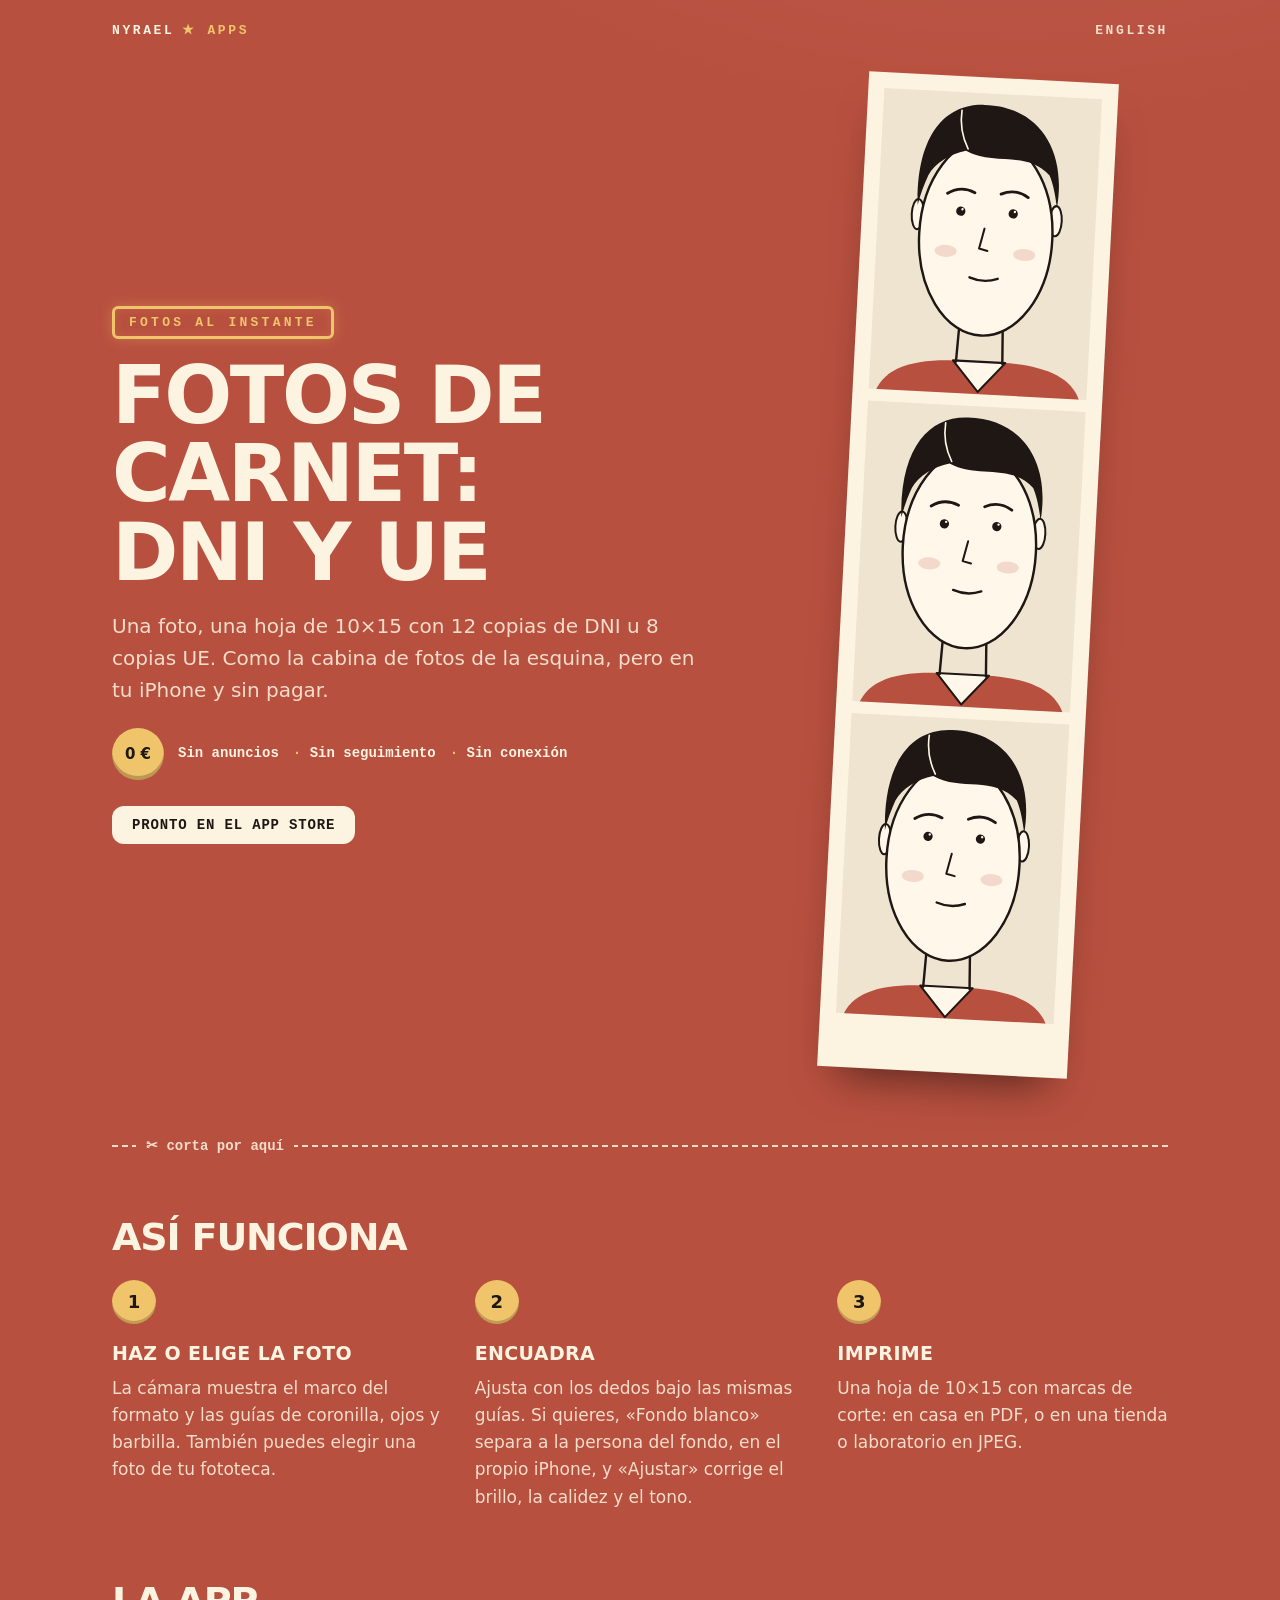
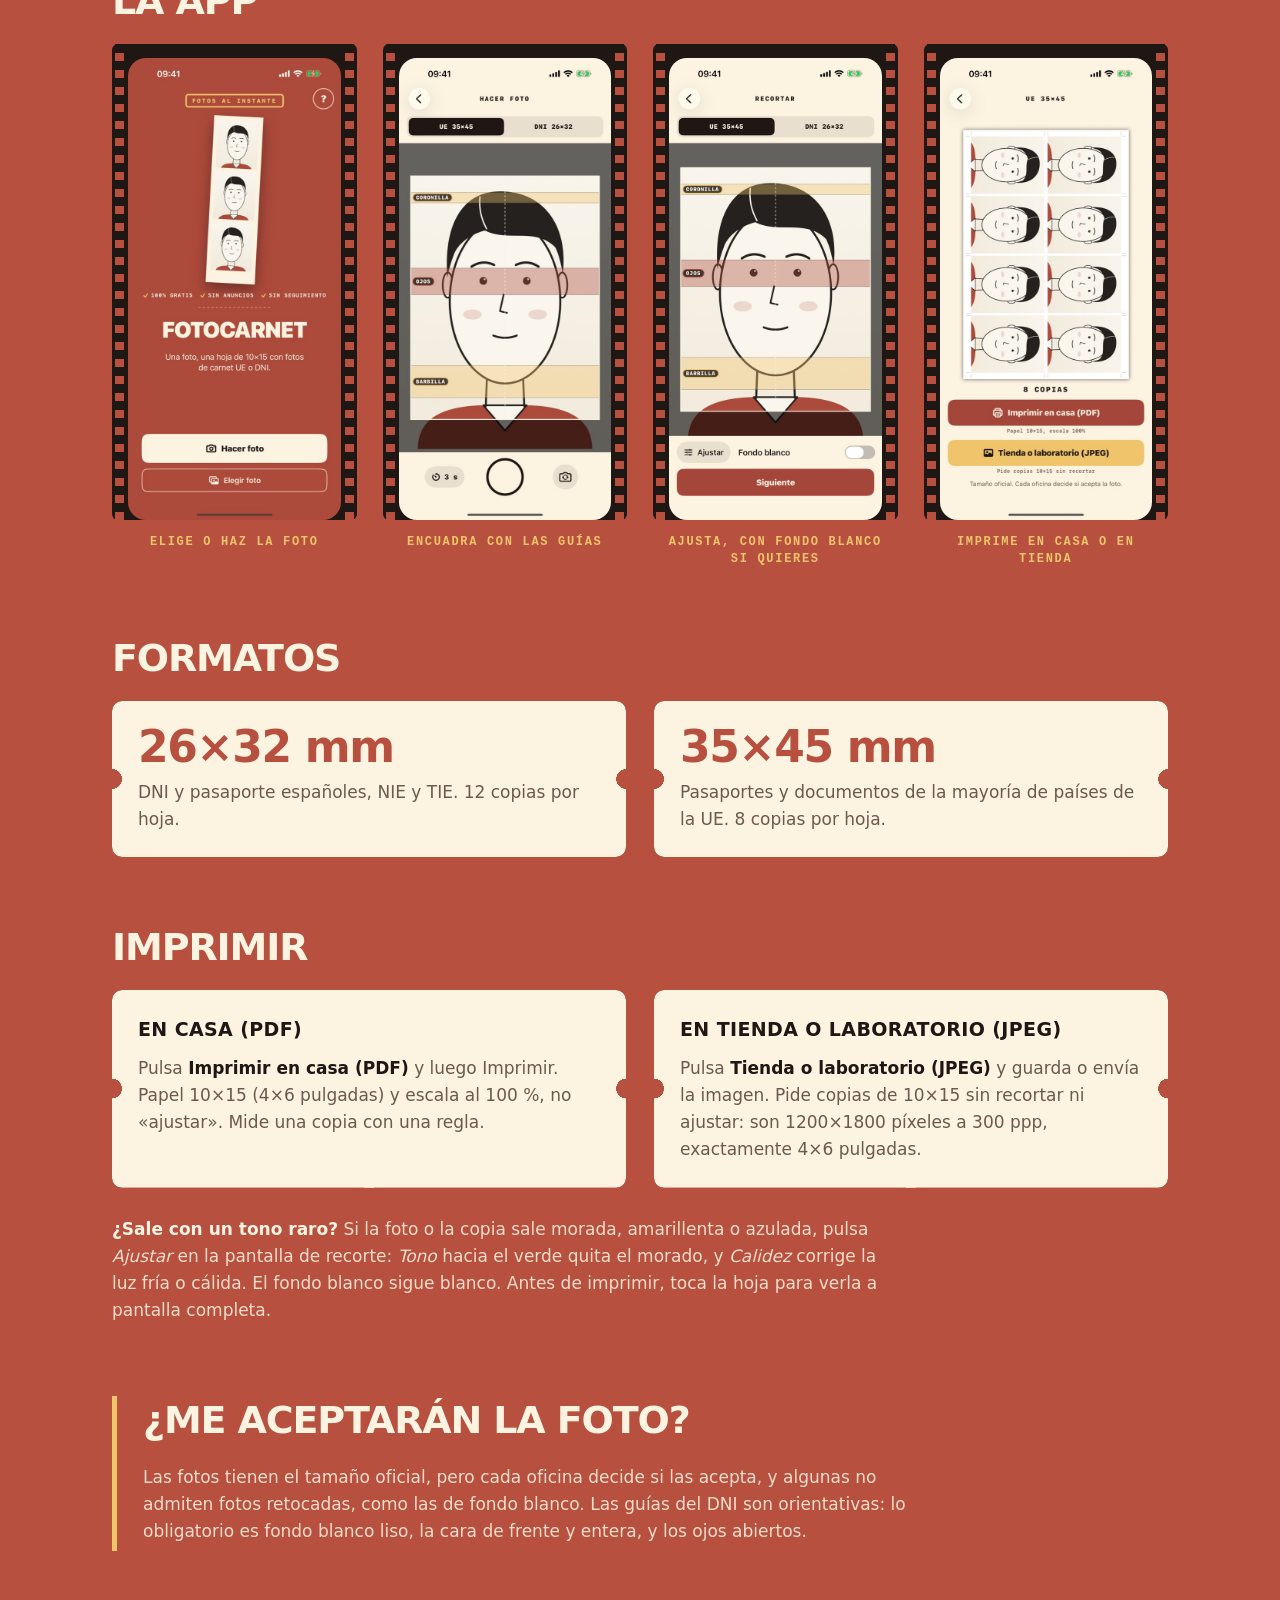
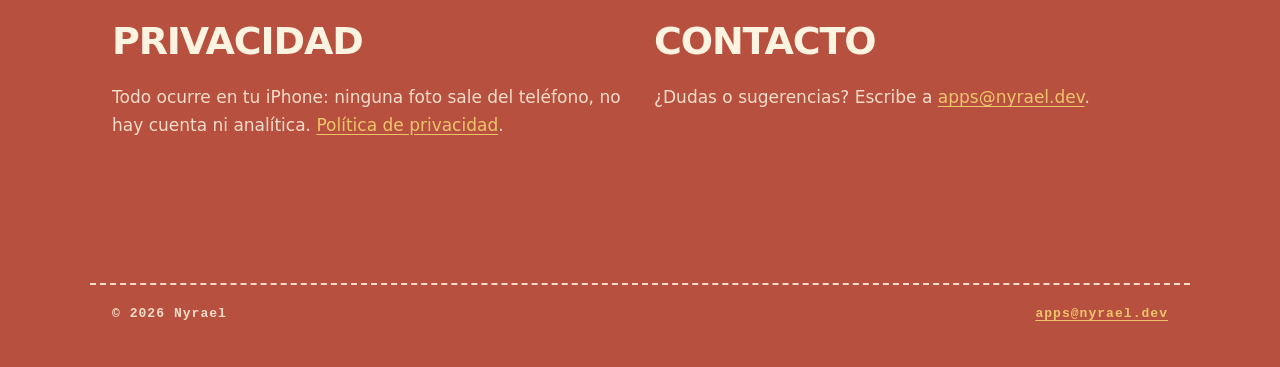
==== fotocarnet/index.html @ a1374451 "feat(fotocarnet): Ajustar and the full-screen sheet, and the new crop screenshot A printing tip for " ====
<!doctype html>
<html lang="es">
<head>
  <meta charset="utf-8">
  <meta name="viewport" content="width=device-width, initial-scale=1">
  <meta name="color-scheme" content="light dark">
  <title>Fotos de carnet: DNI y UE — gratis, sin anuncios, en tu iPhone</title>
  <meta name="description" content="Fotos de carnet al tamaño oficial para el DNI y el pasaporte españoles y el formato UE de 35×45 mm, desde una sola foto. Gratis, sin anuncios ni seguimiento.">
  <link rel="canonical" href="https://apps.nyrael.dev/fotocarnet/">
  <link rel="alternate" hreflang="es" href="https://apps.nyrael.dev/fotocarnet/">
  <link rel="alternate" hreflang="en" href="https://apps.nyrael.dev/en/fotocarnet/">
  <link rel="alternate" hreflang="x-default" href="https://apps.nyrael.dev/fotocarnet/">
  <link rel="icon" href="/favicon.svg" type="image/svg+xml">
  <link rel="stylesheet" href="/style.css">
</head>
<body>
<header class="top">
  <a class="brand" href="/">Nyrael<span>apps</span></a>
  <a class="lang" href="/en/fotocarnet/" hreflang="en" lang="en">English</a>
</header>
<main>
<section class="hero">
  <div class="hero-text">
    <p class="eyebrow">Fotos al instante</p>
    <h1>Fotos de carnet: DNI y UE</h1>
    <p class="lead">Una foto, una hoja de 10×15 con 12 copias de DNI u 8 copias UE. Como la cabina de fotos de la esquina, pero en tu iPhone y sin pagar.</p>
    <div class="price"><span class="coin">0&nbsp;€</span><ul class="promises"><li>Sin anuncios</li><li>Sin seguimiento</li><li>Sin conexión</li></ul></div>
    <p class="soon">Pronto en el App Store</p>
  </div>
  <div class="strip" role="img" aria-label="Dibujo de una cara con las guías de coronilla, ojos y barbilla"><svg class="face" viewBox="-540 -690 1080 1490" aria-hidden="true">
  <rect class="band band-warm" x="-540" y="-640" width="1080" height="70"/>
  <rect class="band band-cool" x="-540" y="-170" width="1080" height="170"/>
  <rect class="band band-warm" x="-540" y="420" width="1080" height="200"/>
  <path class="accent" d="M-520 900C-520 720-380 650-150 640L150 640C380 650 520 720 520 900Z"/>
  <path class="paper ink-line" stroke-width="10" d="M-130 640L0 790L130 640Z"/>
  <path class="ink-line" stroke-width="12" d="M-105 400L-115 645M105 400L115 645"/>
  <ellipse class="paper ink-line" stroke-width="10" cx="-342" cy="-75" rx="30" ry="75"/>
  <ellipse class="paper ink-line" stroke-width="10" cx="342" cy="-75" rx="30" ry="75"/>
  <ellipse class="paper ink-line" stroke-width="12" cx="0" cy="20" rx="330" ry="490"/>
  <path class="ink" d="M-345-120C-370-470-230-630-40-632C220-640 380-440 345-140C335-200 320-260 300-300C180-420 20-330-120-400C-200-380-270-330-300-270C-320-220-335-170-345-120Z"/>
  <path class="paper-line" stroke-width="8" d="M-150-600Q-160-500-110-410"/>
  <path class="ink-line" stroke-width="14" d="M-200-185Q-135-228-65-195M200-185Q135-228 65-195"/>
  <circle class="ink" cx="-130" cy="-100" r="23"/><circle class="paper" cx="-122" cy="-110" r="6"/>
  <circle class="ink" cx="130" cy="-100" r="23"/><circle class="paper" cx="138" cy="-110" r="6"/>
  <path class="ink-line" stroke-width="10" d="M-8-20L-30 80L12 90"/>
  <path class="ink-line" stroke-width="12" d="M-70 225Q0 252 70 225"/>
  <ellipse class="blush" cx="-195" cy="100" rx="55" ry="30"/><ellipse class="blush" cx="195" cy="100" rx="55" ry="30"/>
</svg><svg class="face" viewBox="-540 -690 1080 1490" aria-hidden="true">
  <rect class="band band-warm" x="-540" y="-640" width="1080" height="70"/>
  <rect class="band band-cool" x="-540" y="-170" width="1080" height="170"/>
  <rect class="band band-warm" x="-540" y="420" width="1080" height="200"/>
  <path class="accent" d="M-520 900C-520 720-380 650-150 640L150 640C380 650 520 720 520 900Z"/>
  <path class="paper ink-line" stroke-width="10" d="M-130 640L0 790L130 640Z"/>
  <path class="ink-line" stroke-width="12" d="M-105 400L-115 645M105 400L115 645"/>
  <ellipse class="paper ink-line" stroke-width="10" cx="-342" cy="-75" rx="30" ry="75"/>
  <ellipse class="paper ink-line" stroke-width="10" cx="342" cy="-75" rx="30" ry="75"/>
  <ellipse class="paper ink-line" stroke-width="12" cx="0" cy="20" rx="330" ry="490"/>
  <path class="ink" d="M-345-120C-370-470-230-630-40-632C220-640 380-440 345-140C335-200 320-260 300-300C180-420 20-330-120-400C-200-380-270-330-300-270C-320-220-335-170-345-120Z"/>
  <path class="paper-line" stroke-width="8" d="M-150-600Q-160-500-110-410"/>
  <path class="ink-line" stroke-width="14" d="M-200-185Q-135-228-65-195M200-185Q135-228 65-195"/>
  <circle class="ink" cx="-130" cy="-100" r="23"/><circle class="paper" cx="-122" cy="-110" r="6"/>
  <circle class="ink" cx="130" cy="-100" r="23"/><circle class="paper" cx="138" cy="-110" r="6"/>
  <path class="ink-line" stroke-width="10" d="M-8-20L-30 80L12 90"/>
  <path class="ink-line" stroke-width="12" d="M-70 225Q0 252 70 225"/>
  <ellipse class="blush" cx="-195" cy="100" rx="55" ry="30"/><ellipse class="blush" cx="195" cy="100" rx="55" ry="30"/>
</svg><svg class="face" viewBox="-540 -690 1080 1490" aria-hidden="true">
  <rect class="band band-warm" x="-540" y="-640" width="1080" height="70"/>
  <rect class="band band-cool" x="-540" y="-170" width="1080" height="170"/>
  <rect class="band band-warm" x="-540" y="420" width="1080" height="200"/>
  <path class="accent" d="M-520 900C-520 720-380 650-150 640L150 640C380 650 520 720 520 900Z"/>
  <path class="paper ink-line" stroke-width="10" d="M-130 640L0 790L130 640Z"/>
  <path class="ink-line" stroke-width="12" d="M-105 400L-115 645M105 400L115 645"/>
  <ellipse class="paper ink-line" stroke-width="10" cx="-342" cy="-75" rx="30" ry="75"/>
  <ellipse class="paper ink-line" stroke-width="10" cx="342" cy="-75" rx="30" ry="75"/>
  <ellipse class="paper ink-line" stroke-width="12" cx="0" cy="20" rx="330" ry="490"/>
  <path class="ink" d="M-345-120C-370-470-230-630-40-632C220-640 380-440 345-140C335-200 320-260 300-300C180-420 20-330-120-400C-200-380-270-330-300-270C-320-220-335-170-345-120Z"/>
  <path class="paper-line" stroke-width="8" d="M-150-600Q-160-500-110-410"/>
  <path class="ink-line" stroke-width="14" d="M-200-185Q-135-228-65-195M200-185Q135-228 65-195"/>
  <circle class="ink" cx="-130" cy="-100" r="23"/><circle class="paper" cx="-122" cy="-110" r="6"/>
  <circle class="ink" cx="130" cy="-100" r="23"/><circle class="paper" cx="138" cy="-110" r="6"/>
  <path class="ink-line" stroke-width="10" d="M-8-20L-30 80L12 90"/>
  <path class="ink-line" stroke-width="12" d="M-70 225Q0 252 70 225"/>
  <ellipse class="blush" cx="-195" cy="100" rx="55" ry="30"/><ellipse class="blush" cx="195" cy="100" rx="55" ry="30"/>
</svg></div>
</section>
<div class="cutline" aria-hidden="true"><span>✂ corta por aquí</span></div>
<section>
  <h2>Así funciona</h2>
  <ol class="steps"><li class="step"><span class="num">1</span><h3>Haz o elige la foto</h3><p>La cámara muestra el marco del formato y las guías de coronilla, ojos y barbilla. También puedes elegir una foto de tu fototeca.</p></li><li class="step"><span class="num">2</span><h3>Encuadra</h3><p>Ajusta con los dedos bajo las mismas guías. Si quieres, «Fondo blanco» separa a la persona del fondo, en el propio iPhone, y «Ajustar» corrige el brillo, la calidez y el tono.</p></li><li class="step"><span class="num">3</span><h3>Imprime</h3><p>Una hoja de 10×15 con marcas de corte: en casa en PDF, o en una tienda o laboratorio en JPEG.</p></li></ol>
</section>
<section>
  <h2>La app</h2>
  <div class="shots"><figure class="shot"><div class="film"><img src="/fotocarnet/img/es/1-inicio.jpg" width="600" height="1304" loading="lazy" alt="Elige o haz la foto"></div><figcaption>Elige o haz la foto</figcaption></figure><figure class="shot"><div class="film"><img src="/fotocarnet/img/es/2-camara.jpg" width="600" height="1304" loading="lazy" alt="Encuadra con las guías"></div><figcaption>Encuadra con las guías</figcaption></figure><figure class="shot"><div class="film"><img src="/fotocarnet/img/es/3-recortar.jpg" width="600" height="1304" loading="lazy" alt="Ajusta, con fondo blanco si quieres"></div><figcaption>Ajusta, con fondo blanco si quieres</figcaption></figure><figure class="shot"><div class="film"><img src="/fotocarnet/img/es/4-hoja.jpg" width="600" height="1304" loading="lazy" alt="Imprime en casa o en tienda"></div><figcaption>Imprime en casa o en tienda</figcaption></figure></div>
</section>
<section>
  <h2>Formatos</h2>
  <div class="formats"><div class="format cut"><p class="size">26×32 mm</p><p>DNI y pasaporte españoles, NIE y TIE. 12 copias por hoja.</p></div><div class="format cut"><p class="size">35×45 mm</p><p>Pasaportes y documentos de la mayoría de países de la UE. 8 copias por hoja.</p></div></div>
</section>
<section>
  <h2>Imprimir</h2>
  <div class="cards">
    <div class="card cut"><h3>En casa (PDF)</h3><p>Pulsa <em>Imprimir en casa (PDF)</em> y luego Imprimir. Papel 10×15 (4×6 pulgadas) y escala al 100&nbsp;%, no «ajustar». Mide una copia con una regla.</p></div>
    <div class="card cut"><h3>En tienda o laboratorio (JPEG)</h3><p>Pulsa <em>Tienda o laboratorio (JPEG)</em> y guarda o envía la imagen. Pide copias de 10×15 sin recortar ni ajustar: son 1200×1800 píxeles a 300&nbsp;ppp, exactamente 4×6 pulgadas.</p></div>
  </div>
  <p class="tip"><strong>¿Sale con un tono raro?</strong> Si la foto o la copia sale morada, amarillenta o azulada, pulsa <em>Ajustar</em> en la pantalla de recorte: <em>Tono</em> hacia el verde quita el morado, y <em>Calidez</em> corrige la luz fría o cálida. El fondo blanco sigue blanco. Antes de imprimir, toca la hoja para verla a pantalla completa.</p>
</section>
<section class="note">
  <h2>¿Me aceptarán la foto?</h2>
  <p>Las fotos tienen el tamaño oficial, pero cada oficina decide si las acepta, y algunas no admiten fotos retocadas, como las de fondo blanco. Las guías del DNI son orientativas: lo obligatorio es fondo blanco liso, la cara de frente y entera, y los ojos abiertos.</p>
</section>
<section class="pair">
  <div><h2>Privacidad</h2><p>Todo ocurre en tu iPhone: ninguna foto sale del teléfono, no hay cuenta ni analítica. <a href="/fotocarnet/privacy/">Política de privacidad</a>.</p></div>
  <div><h2>Contacto</h2><p>¿Dudas o sugerencias? Escribe a <a href="mailto:apps@nyrael.dev">apps@nyrael.dev</a>.</p></div>
</section>
</main>
<footer class="foot">
  <span>© 2026 Nyrael</span>
  <a href="mailto:apps@nyrael.dev">apps@nyrael.dev</a>
</footer>
</body>
</html>
---- style.css ----
/* Cabina: an old photo booth in terracotta-tile red, cream and gold. System fonts only, so
   the site loads nothing from anyone else. */
:root {
  --bg: #b8503f;
  --bg-deep: #a5463a;
  --cream: #fdf3e1;
  --cream-soft: rgba(253, 243, 225, 0.86);
  --ink: #1f1714;
  --gold: #f0c46a;
  --frame: #1f1714;
  --hole: #b8503f;
  --ticket: #fdf3e1;
  --ticket-ink: #1f1714;
  --ticket-muted: #6b5a50;
  --face-bg: #efe4cf;
  --mono: ui-monospace, "SF Mono", Menlo, monospace;
  --sans: -apple-system, BlinkMacSystemFont, "Segoe UI", system-ui, sans-serif;
}
@media (prefers-color-scheme: dark) {
  :root {
    --bg: #2a1714;
    --bg-deep: #22120f;
    --cream: #f6e8d2;
    --cream-soft: rgba(246, 232, 210, 0.8);
    --gold: #e9b453;
    --frame: #120b09;
    --hole: #2a1714;
    --ticket: #3a2420;
    --ticket-ink: #f6e8d2;
    --ticket-muted: #c9b39f;
    --face-bg: #e9dcc4;
  }
}

* { box-sizing: border-box; }
html { background: var(--bg); }
body {
  margin: 0;
  color: var(--cream);
  background: radial-gradient(1100px 700px at 80% -10%, rgba(255, 255, 255, 0.07), transparent 70%), var(--bg);
  font: 17px/1.6 var(--sans);
  -webkit-font-smoothing: antialiased;
}
a { color: var(--gold); text-underline-offset: 3px; }
a:hover { text-decoration-thickness: 2px; }
img { max-width: 100%; display: block; }
figure { margin: 0; }

.top, main, .foot { max-width: 1100px; margin: 0 auto; padding-left: 22px; padding-right: 22px; }
.top { display: flex; justify-content: space-between; align-items: center; padding-top: 24px; font: 700 13px/1 var(--mono); letter-spacing: 0.2em; text-transform: uppercase; }
.brand { color: var(--cream); text-decoration: none; }
.brand span { margin-left: 8px; color: var(--gold); }
.brand span::before { content: "★ "; }
.lang { color: var(--cream-soft); text-decoration: none; }

main { padding-bottom: 32px; }
main.narrow { max-width: 760px; padding-top: 28px; }
section { margin: 72px 0; }
h1, h2 { font-weight: 900; letter-spacing: -0.03em; line-height: 0.98; text-transform: uppercase; text-wrap: balance; }
h1 { font-size: clamp(42px, 6.6vw, 80px); margin: 18px 0 18px; }
h2 { font-size: clamp(28px, 3.4vw, 38px); margin: 0 0 24px; }
h3 { font-size: 19px; margin: 0 0 6px; }
.lead { font-size: 20px; color: var(--cream-soft); max-width: 31em; margin: 0 0 22px; }
.muted { color: var(--cream-soft); font-size: 15px; }

/* The booth's lit sign. */
.eyebrow {
  display: inline-block; margin: 0; border: 3px solid var(--gold); color: var(--gold); padding: 7px 14px;
  border-radius: 6px; font: 800 13px/1 var(--mono); letter-spacing: 0.25em; text-transform: uppercase;
  box-shadow: 0 0 14px rgba(240, 196, 106, 0.3), inset 0 0 10px rgba(240, 196, 106, 0.15);
}

.hero { display: grid; grid-template-columns: 1.2fr 0.8fr; gap: 56px; align-items: center; margin-top: 40px; }
.price { display: flex; align-items: center; gap: 14px; flex-wrap: wrap; }
.coin {
  flex: none; width: 52px; height: 52px; border-radius: 50%; background: var(--gold); color: var(--ink);
  display: grid; place-items: center; font: 900 15px/1 var(--sans); box-shadow: inset 0 -4px 0 rgba(0, 0, 0, 0.22);
}
.promises { list-style: none; margin: 0; padding: 0; display: flex; flex-wrap: wrap; gap: 6px 14px; font: 700 14px/1.4 var(--mono); }
.promises li + li::before { content: "· "; color: var(--gold); }
.soon {
  display: inline-block; margin: 26px 0 0; padding: 12px 20px; border-radius: 12px; background: var(--cream); color: var(--ink);
  font: 700 14px/1 var(--mono); letter-spacing: 0.06em; text-transform: uppercase;
}

/* The strip that drops out of the booth. */
.strip {
  justify-self: center; width: 250px; background: var(--cream); padding: 16px 16px 54px; display: grid; gap: 12px;
  transform: rotate(3deg); box-shadow: 0 26px 44px -20px rgba(0, 0, 0, 0.55);
}
.face { width: 100%; height: auto; display: block; background: var(--face-bg); }
.face .ink { fill: #1f1714; }
.face .paper { fill: #fff8ea; }
.face .ink-line { fill: none; stroke: #1f1714; stroke-linecap: round; stroke-linejoin: round; }
.face .paper.ink-line { fill: #fff8ea; }
.face .paper-line { fill: none; stroke: #fff8ea; stroke-linecap: round; }
.face .accent { fill: #b8503f; }
.face .blush { fill: #b8503f; opacity: 0.18; }
.face .band-warm, .face .band-cool { display: none; }

.cutline { border-top: 2px dashed var(--cream-soft); margin: 64px 0; position: relative; }
.cutline span { position: absolute; left: 24px; top: -0.9em; background: var(--bg); padding: 0 10px; font: 700 14px/1.6 var(--mono); color: var(--cream-soft); }

.steps { list-style: none; padding: 0; margin: 0; display: grid; grid-template-columns: repeat(3, 1fr); gap: 32px; }
.step .num {
  display: inline-grid; place-items: center; width: 44px; height: 44px; border-radius: 50%; background: var(--gold); color: var(--ink);
  font: 900 18px/1 var(--sans); margin-bottom: 14px; box-shadow: inset 0 -3px 0 rgba(0, 0, 0, 0.2);
}
.step h3 { text-transform: uppercase; letter-spacing: 0.02em; }
.step p { margin: 0; color: var(--cream-soft); }

/* Screenshots as frames of film, sprocket holes on both sides. */
.shots { display: grid; grid-template-columns: repeat(4, 1fr); gap: 26px; }
.film { position: relative; background: var(--frame); padding: 14px 16px 0; border-radius: 6px; }
.film::before, .film::after {
  content: ""; position: absolute; top: 0; bottom: 0; width: 9px;
  background: repeating-linear-gradient(var(--frame) 0 9px, var(--hole) 9px 17px);
}
.film::before { left: 3px; }
.film::after { right: 3px; }
.film img { border-radius: 18px; width: 100%; height: auto; }
.shot figcaption { font: 700 12px/1.4 var(--mono); letter-spacing: 0.14em; text-transform: uppercase; color: var(--gold); padding: 14px 4px 0; text-align: center; }

/* Formats and printing as booth tickets. */
.formats, .cards, .pair { display: grid; grid-template-columns: 1fr 1fr; gap: 28px; }
.format, .card {
  background: var(--ticket); color: var(--ticket-ink); border-radius: 10px; padding: 24px 26px; position: relative;
  -webkit-mask: radial-gradient(10px at 0 50%, transparent 98%, #000) left / 51% 100% no-repeat, radial-gradient(10px at 100% 50%, transparent 98%, #000) right / 51% 100% no-repeat;
  mask: radial-gradient(10px at 0 50%, transparent 98%, #000) left / 51% 100% no-repeat, radial-gradient(10px at 100% 50%, transparent 98%, #000) right / 51% 100% no-repeat;
}
.format .size { font: 900 44px/1 var(--sans); letter-spacing: -0.03em; margin: 0 0 10px; color: var(--hole); }
@media (prefers-color-scheme: dark) { .format .size { color: var(--gold); } }
.format p, .card p { margin: 0; color: var(--ticket-muted); }
.card h3 { color: var(--ticket-ink); text-transform: uppercase; letter-spacing: 0.02em; margin-bottom: 10px; }
.card em { color: var(--ticket-ink); font-style: normal; font-weight: 700; }
.cut { /* crop marks from the previous theme are not used here */ }

.note { border-left: 5px solid var(--gold); padding: 6px 0 6px 26px; }
.note p { margin: 0; max-width: 46em; color: var(--cream-soft); }
.tip { margin: 28px 0 0; max-width: 46em; color: var(--cream-soft); }
.tip strong { color: var(--cream); }
.pair p { margin: 0; color: var(--cream-soft); }

.intro { margin-top: 64px; }
.intro p { max-width: 40em; color: var(--cream-soft); }
.app-card { display: grid; grid-template-columns: 130px 1fr; gap: 26px; align-items: center; }
.app-card .app-icon { background: var(--cream); padding: 10px 10px 26px; transform: rotate(-3deg); box-shadow: 0 16px 28px -16px rgba(0, 0, 0, 0.5); }
.app-card h2 { font-size: 28px; margin-bottom: 8px; }
.app-card h2 a { color: var(--cream); text-decoration: none; }
.app-card p { margin: 0 0 6px; color: var(--cream-soft); }

.back { font: 700 14px/1 var(--mono); }
.plain { padding-left: 1.1em; }
.plain li { margin-bottom: 12px; color: var(--cream-soft); }

.foot {
  display: flex; justify-content: space-between; gap: 16px; flex-wrap: wrap; border-top: 2px dashed var(--cream-soft);
  padding-top: 20px; padding-bottom: 44px; margin-top: 40px; font: 700 13px/1.4 var(--mono); letter-spacing: 0.08em; color: var(--cream-soft);
}

@media (max-width: 860px) {
  .shots { grid-template-columns: none; grid-auto-flow: column; grid-auto-columns: 60%; overflow-x: auto; scroll-snap-type: x mandatory; padding-bottom: 10px; }
  .shot { scroll-snap-align: start; }
}
@media (max-width: 760px) {
  body { font-size: 16px; }
  section { margin: 52px 0; }
  .hero { grid-template-columns: 1fr; gap: 36px; margin-top: 24px; }
  .strip { width: 200px; order: -1; }
  .steps, .formats, .cards, .pair { grid-template-columns: 1fr; gap: 22px; }
  .app-card { grid-template-columns: 96px 1fr; gap: 18px; }
}
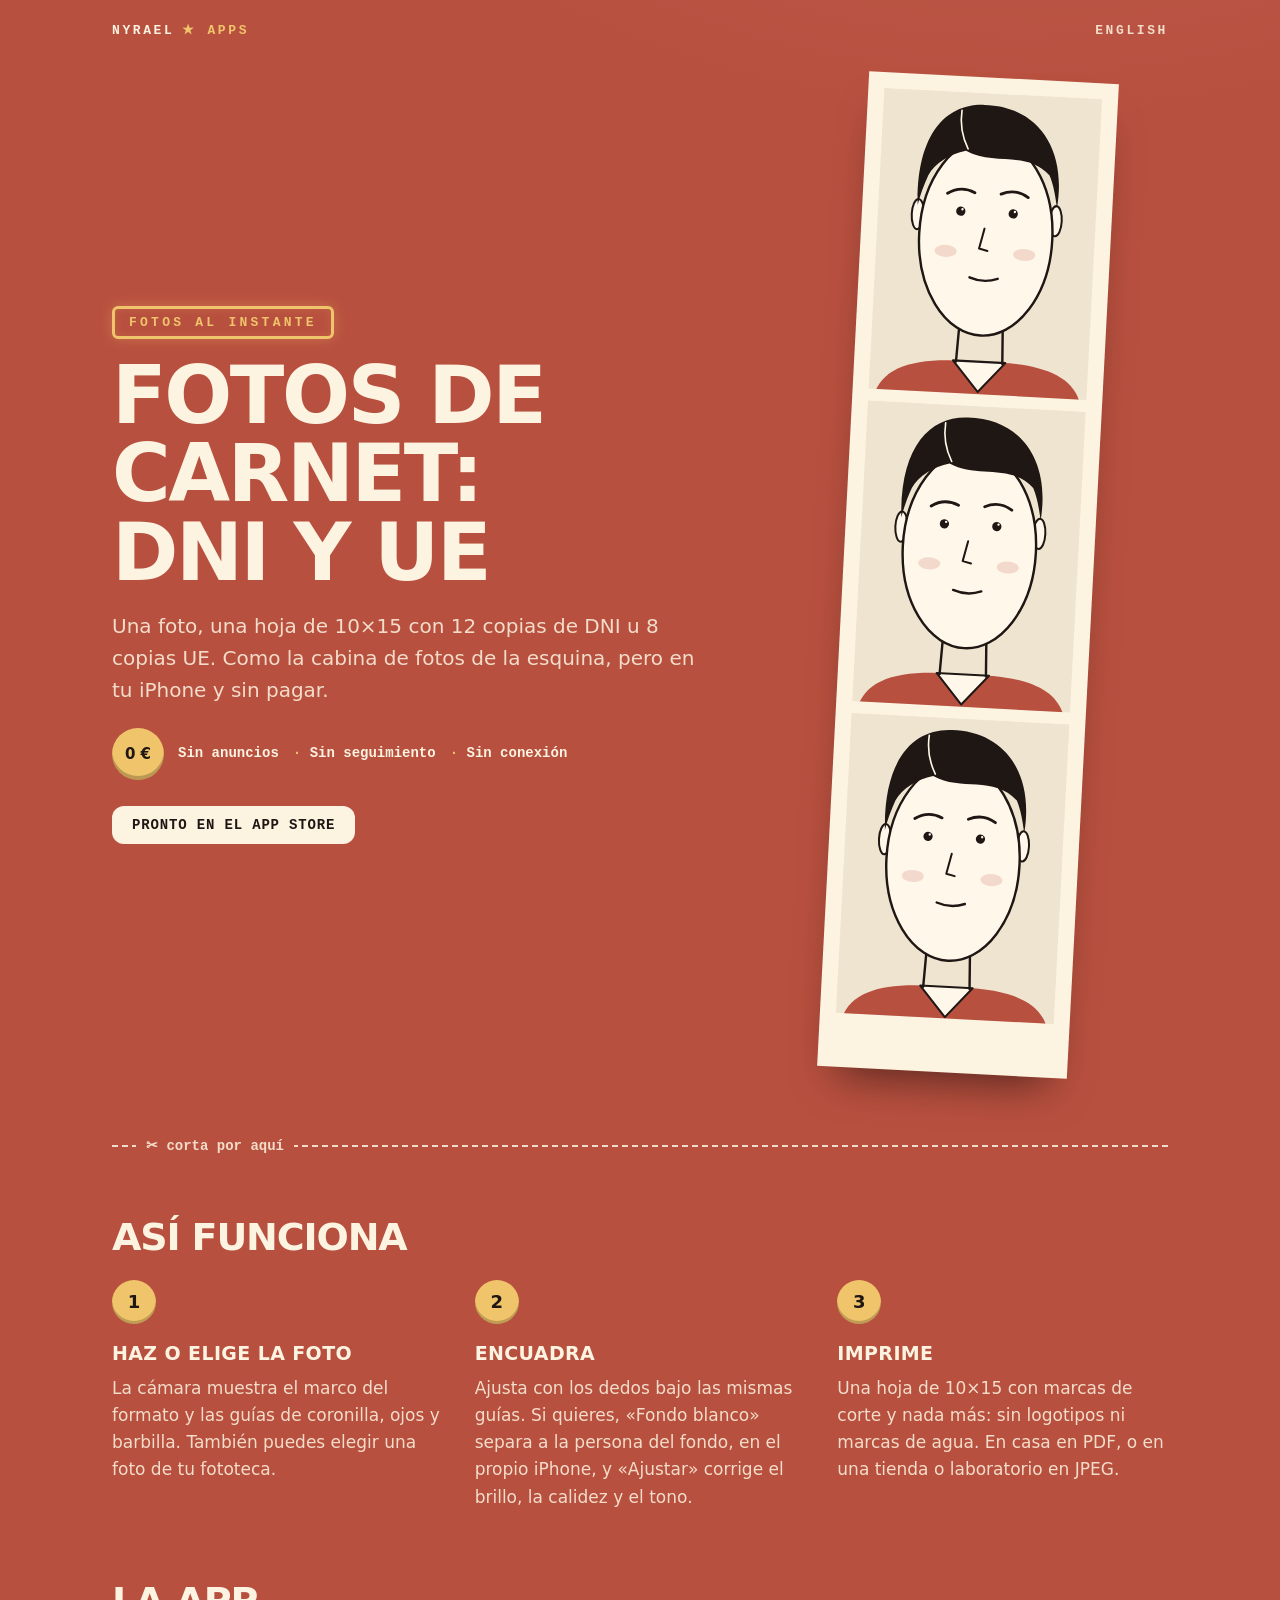
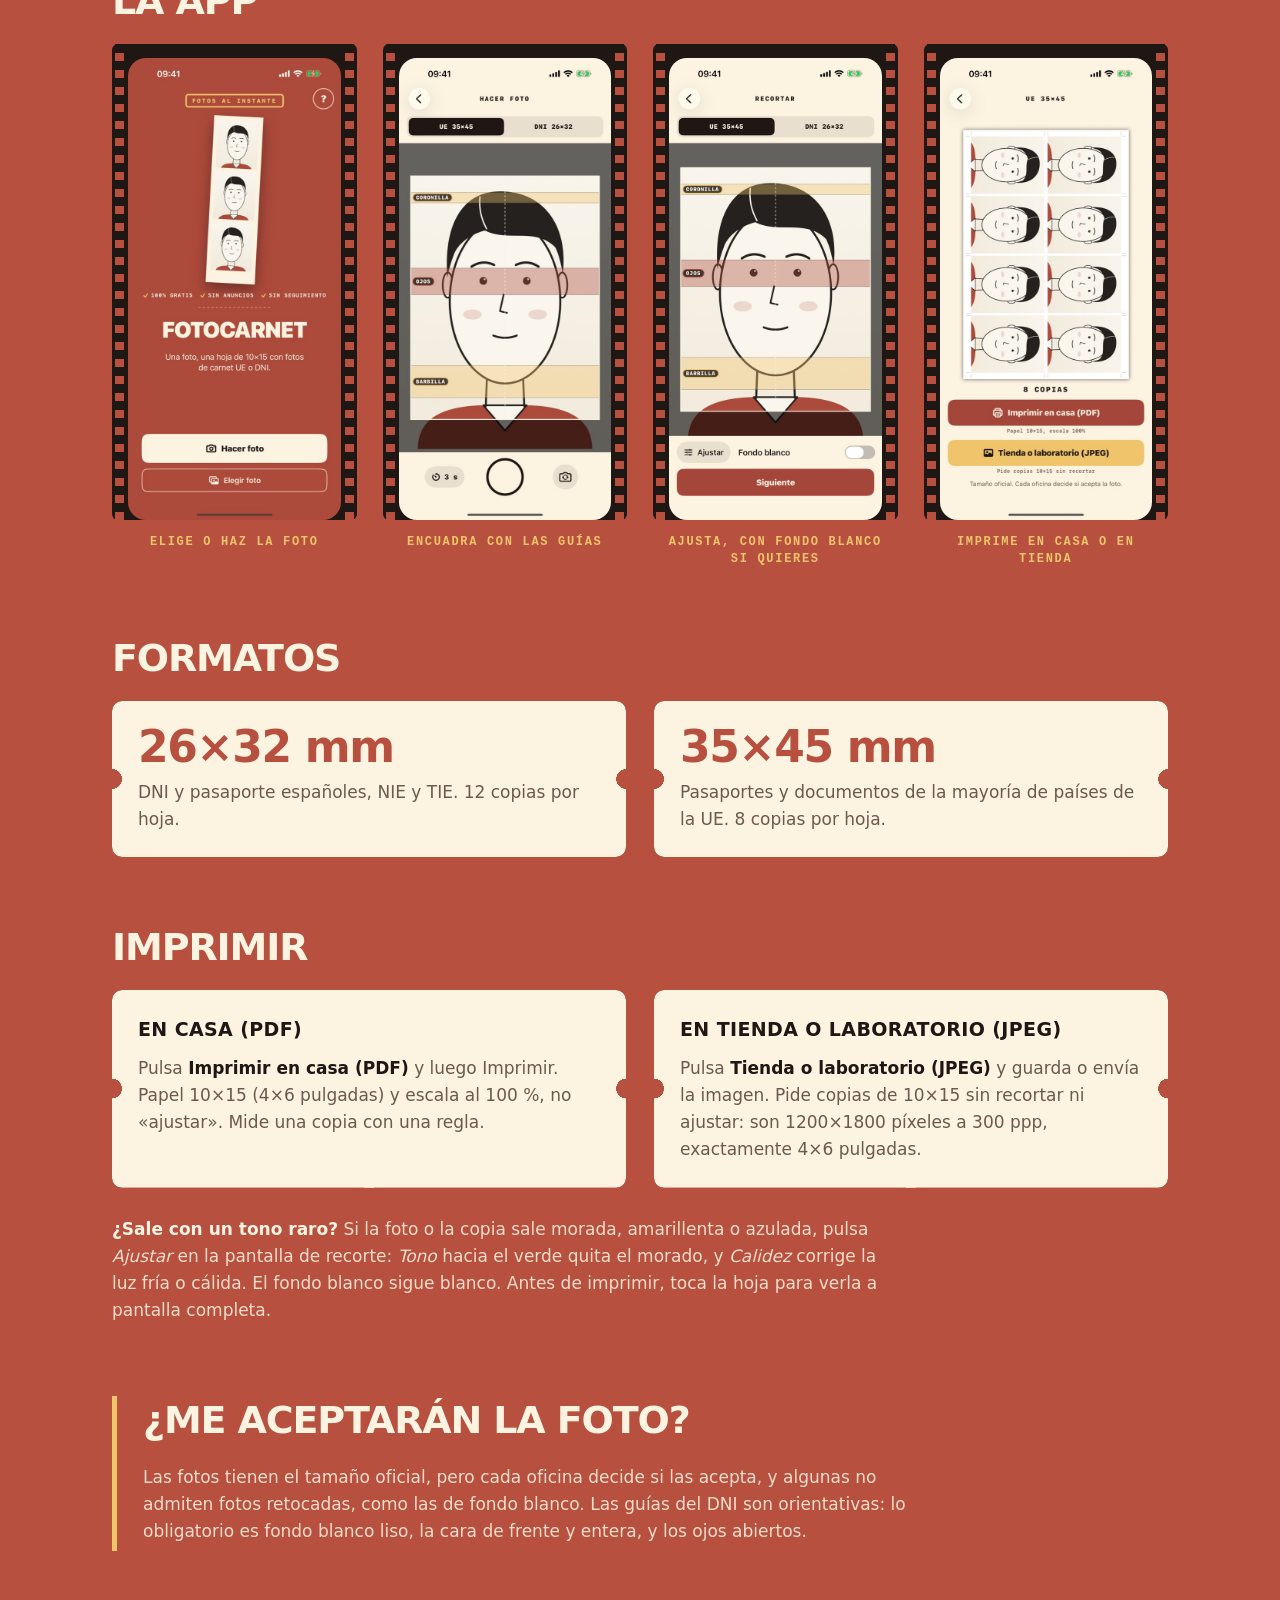
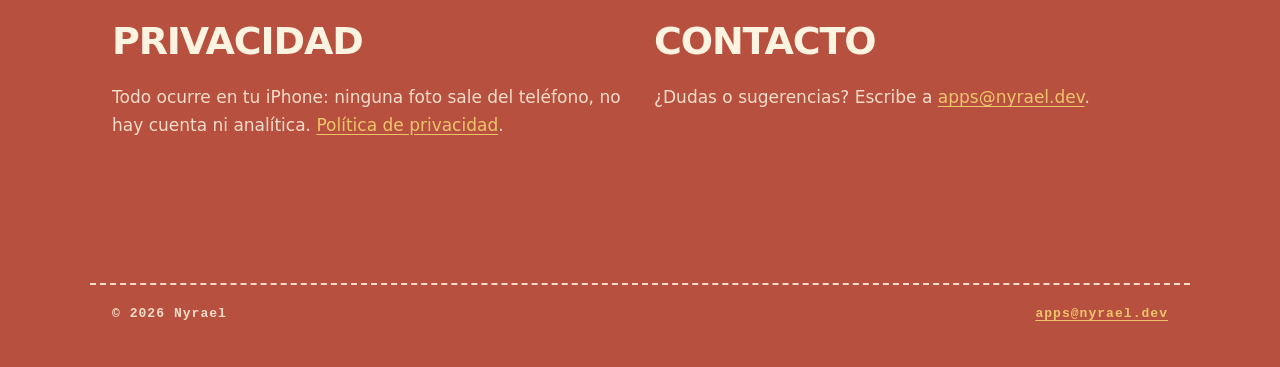
==== commit 3003f8a2: "docs(fotocarnet): the sheet carries no logo or watermark Co-Authored-By: Claude Opus 5.5 <noreply@an" ====
--- a/fotocarnet/index.html
+++ b/fotocarnet/index.html
@@ -86,7 +86,7 @@
 <div class="cutline" aria-hidden="true"><span>✂ corta por aquí</span></div>
 <section>
   <h2>Así funciona</h2>
-  <ol class="steps"><li class="step"><span class="num">1</span><h3>Haz o elige la foto</h3><p>La cámara muestra el marco del formato y las guías de coronilla, ojos y barbilla. También puedes elegir una foto de tu fototeca.</p></li><li class="step"><span class="num">2</span><h3>Encuadra</h3><p>Ajusta con los dedos bajo las mismas guías. Si quieres, «Fondo blanco» separa a la persona del fondo, en el propio iPhone, y «Ajustar» corrige el brillo, la calidez y el tono.</p></li><li class="step"><span class="num">3</span><h3>Imprime</h3><p>Una hoja de 10×15 con marcas de corte: en casa en PDF, o en una tienda o laboratorio en JPEG.</p></li></ol>
+  <ol class="steps"><li class="step"><span class="num">1</span><h3>Haz o elige la foto</h3><p>La cámara muestra el marco del formato y las guías de coronilla, ojos y barbilla. También puedes elegir una foto de tu fototeca.</p></li><li class="step"><span class="num">2</span><h3>Encuadra</h3><p>Ajusta con los dedos bajo las mismas guías. Si quieres, «Fondo blanco» separa a la persona del fondo, en el propio iPhone, y «Ajustar» corrige el brillo, la calidez y el tono.</p></li><li class="step"><span class="num">3</span><h3>Imprime</h3><p>Una hoja de 10×15 con marcas de corte y nada más: sin logotipos ni marcas de agua. En casa en PDF, o en una tienda o laboratorio en JPEG.</p></li></ol>
 </section>
 <section>
   <h2>La app</h2>
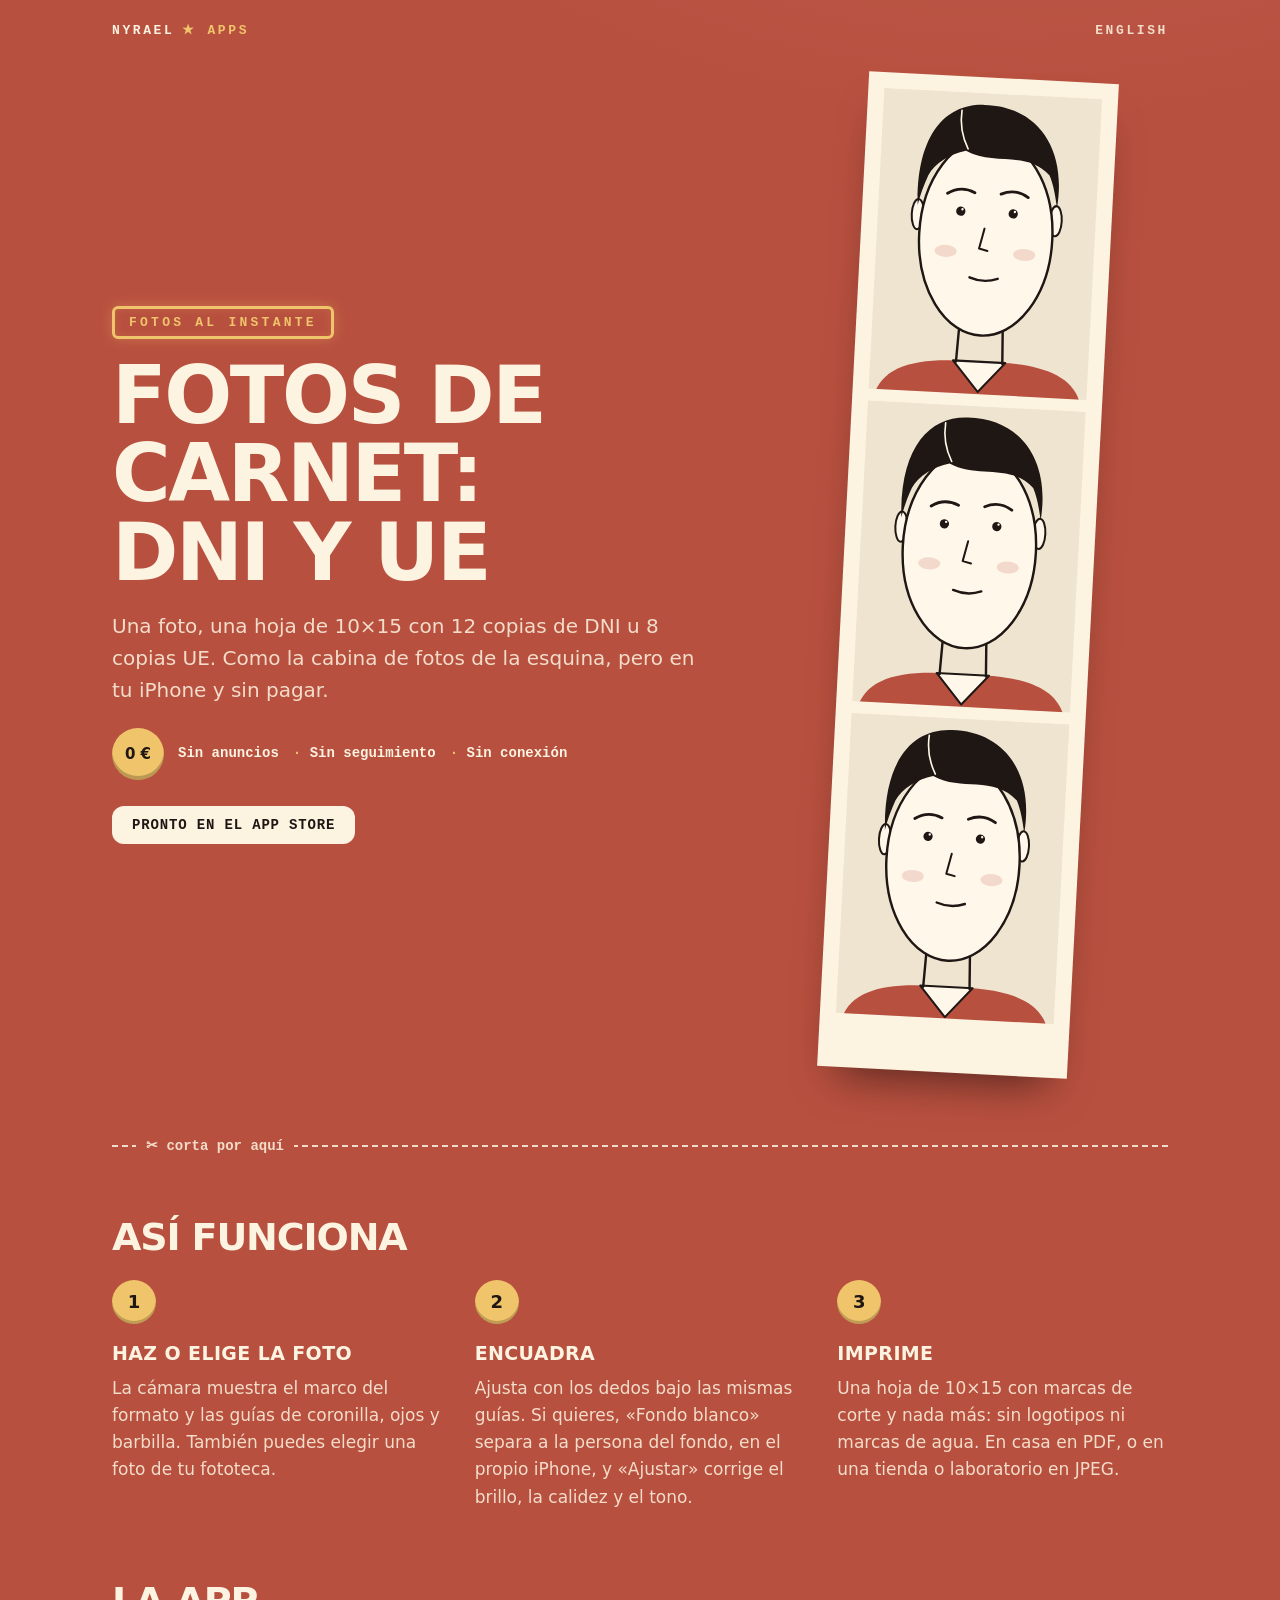
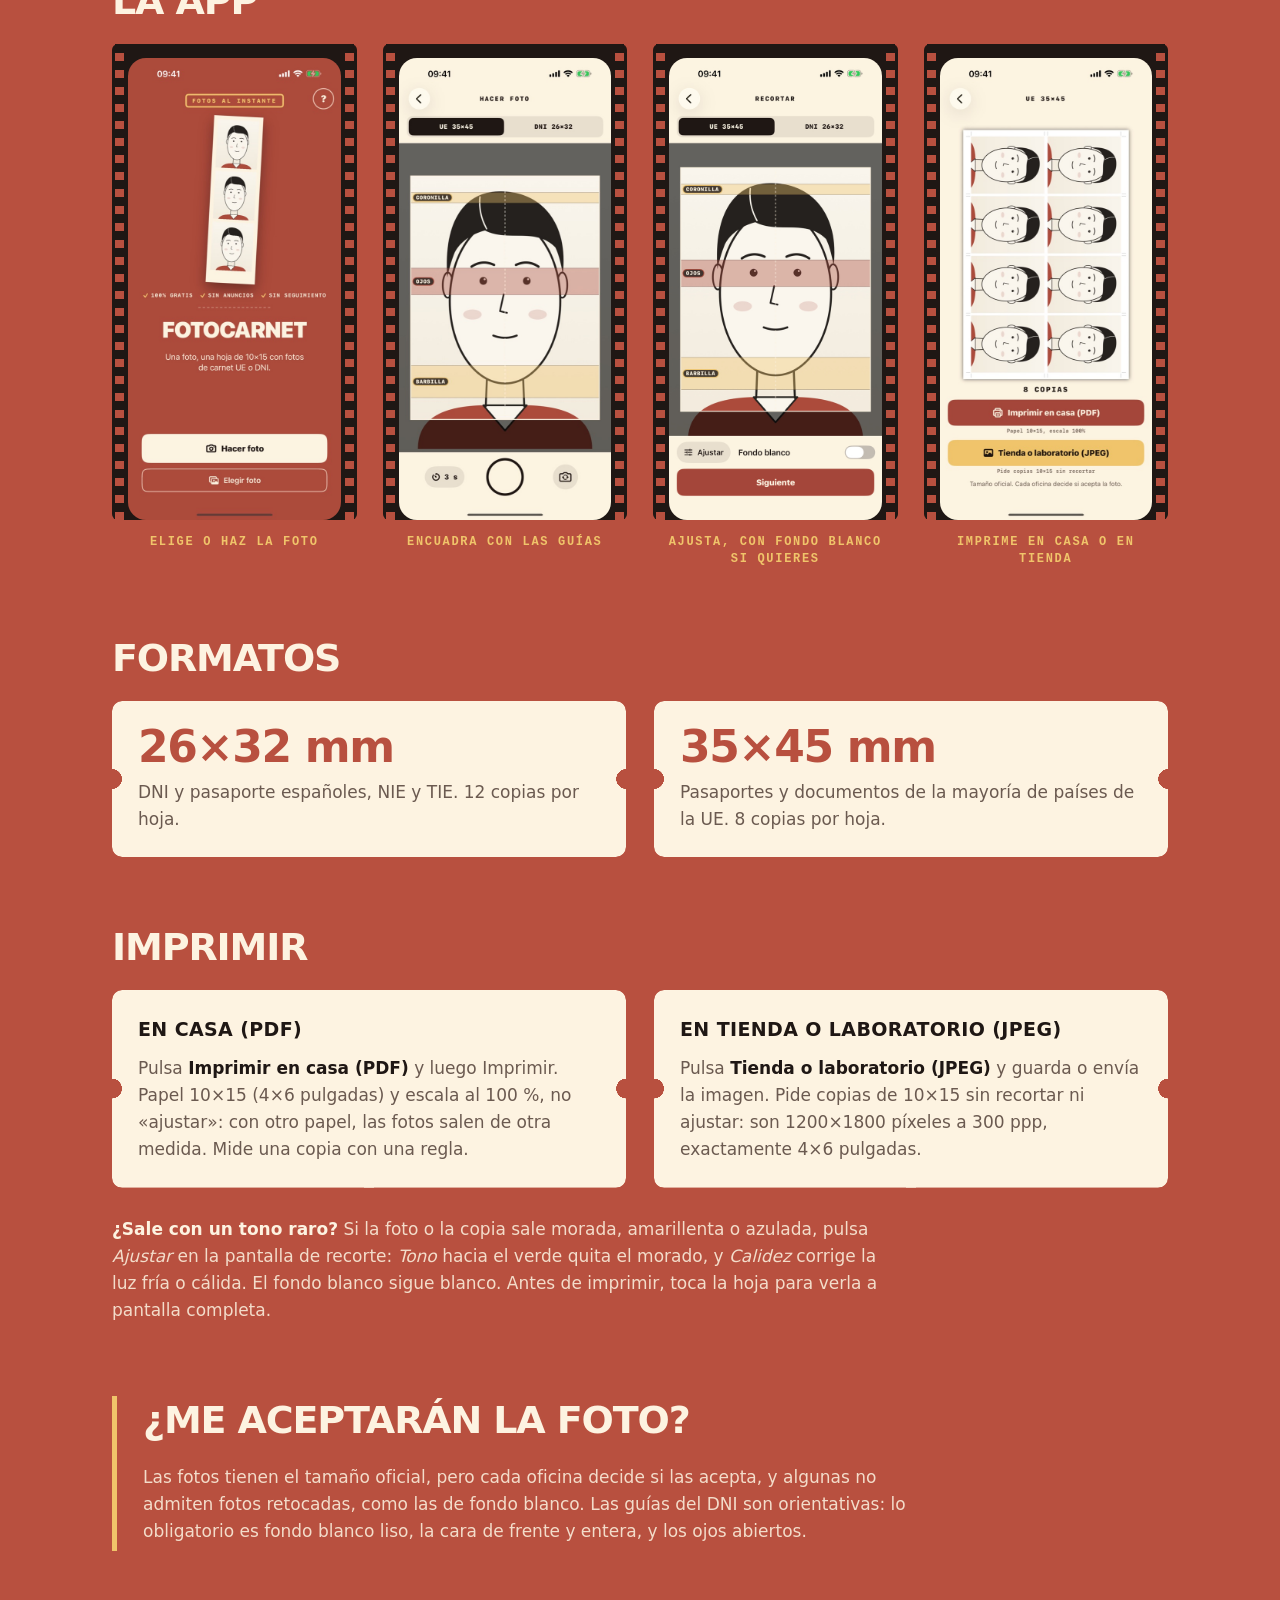
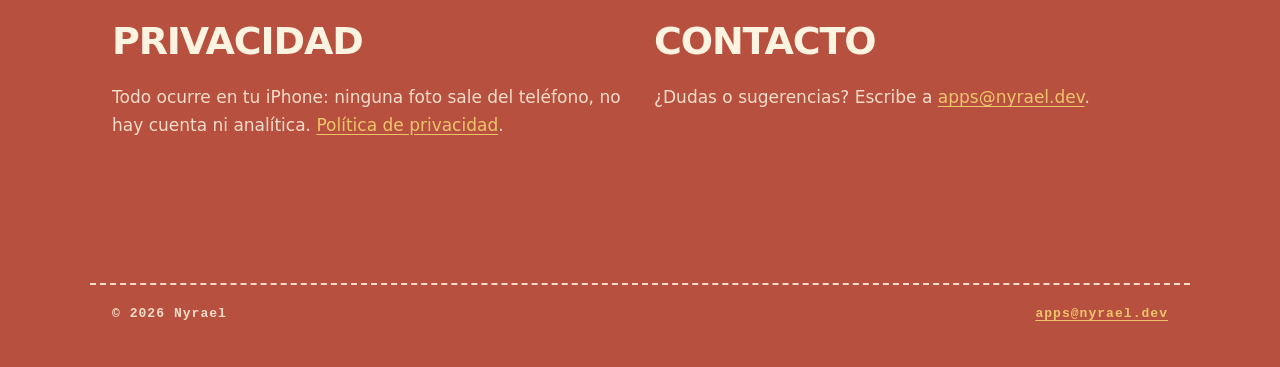
==== commit 41d627e5: "docs(fotocarnet): warn that other paper sizes change the photo size A 13×18 print came out 25% large" ====
--- a/fotocarnet/index.html
+++ b/fotocarnet/index.html
@@ -99,7 +99,7 @@
 <section>
   <h2>Imprimir</h2>
   <div class="cards">
-    <div class="card cut"><h3>En casa (PDF)</h3><p>Pulsa <em>Imprimir en casa (PDF)</em> y luego Imprimir. Papel 10×15 (4×6 pulgadas) y escala al 100&nbsp;%, no «ajustar». Mide una copia con una regla.</p></div>
+    <div class="card cut"><h3>En casa (PDF)</h3><p>Pulsa <em>Imprimir en casa (PDF)</em> y luego Imprimir. Papel 10×15 (4×6 pulgadas) y escala al 100&nbsp;%, no «ajustar»: con otro papel, las fotos salen de otra medida. Mide una copia con una regla.</p></div>
     <div class="card cut"><h3>En tienda o laboratorio (JPEG)</h3><p>Pulsa <em>Tienda o laboratorio (JPEG)</em> y guarda o envía la imagen. Pide copias de 10×15 sin recortar ni ajustar: son 1200×1800 píxeles a 300&nbsp;ppp, exactamente 4×6 pulgadas.</p></div>
   </div>
   <p class="tip"><strong>¿Sale con un tono raro?</strong> Si la foto o la copia sale morada, amarillenta o azulada, pulsa <em>Ajustar</em> en la pantalla de recorte: <em>Tono</em> hacia el verde quita el morado, y <em>Calidez</em> corrige la luz fría o cálida. El fondo blanco sigue blanco. Antes de imprimir, toca la hoja para verla a pantalla completa.</p>
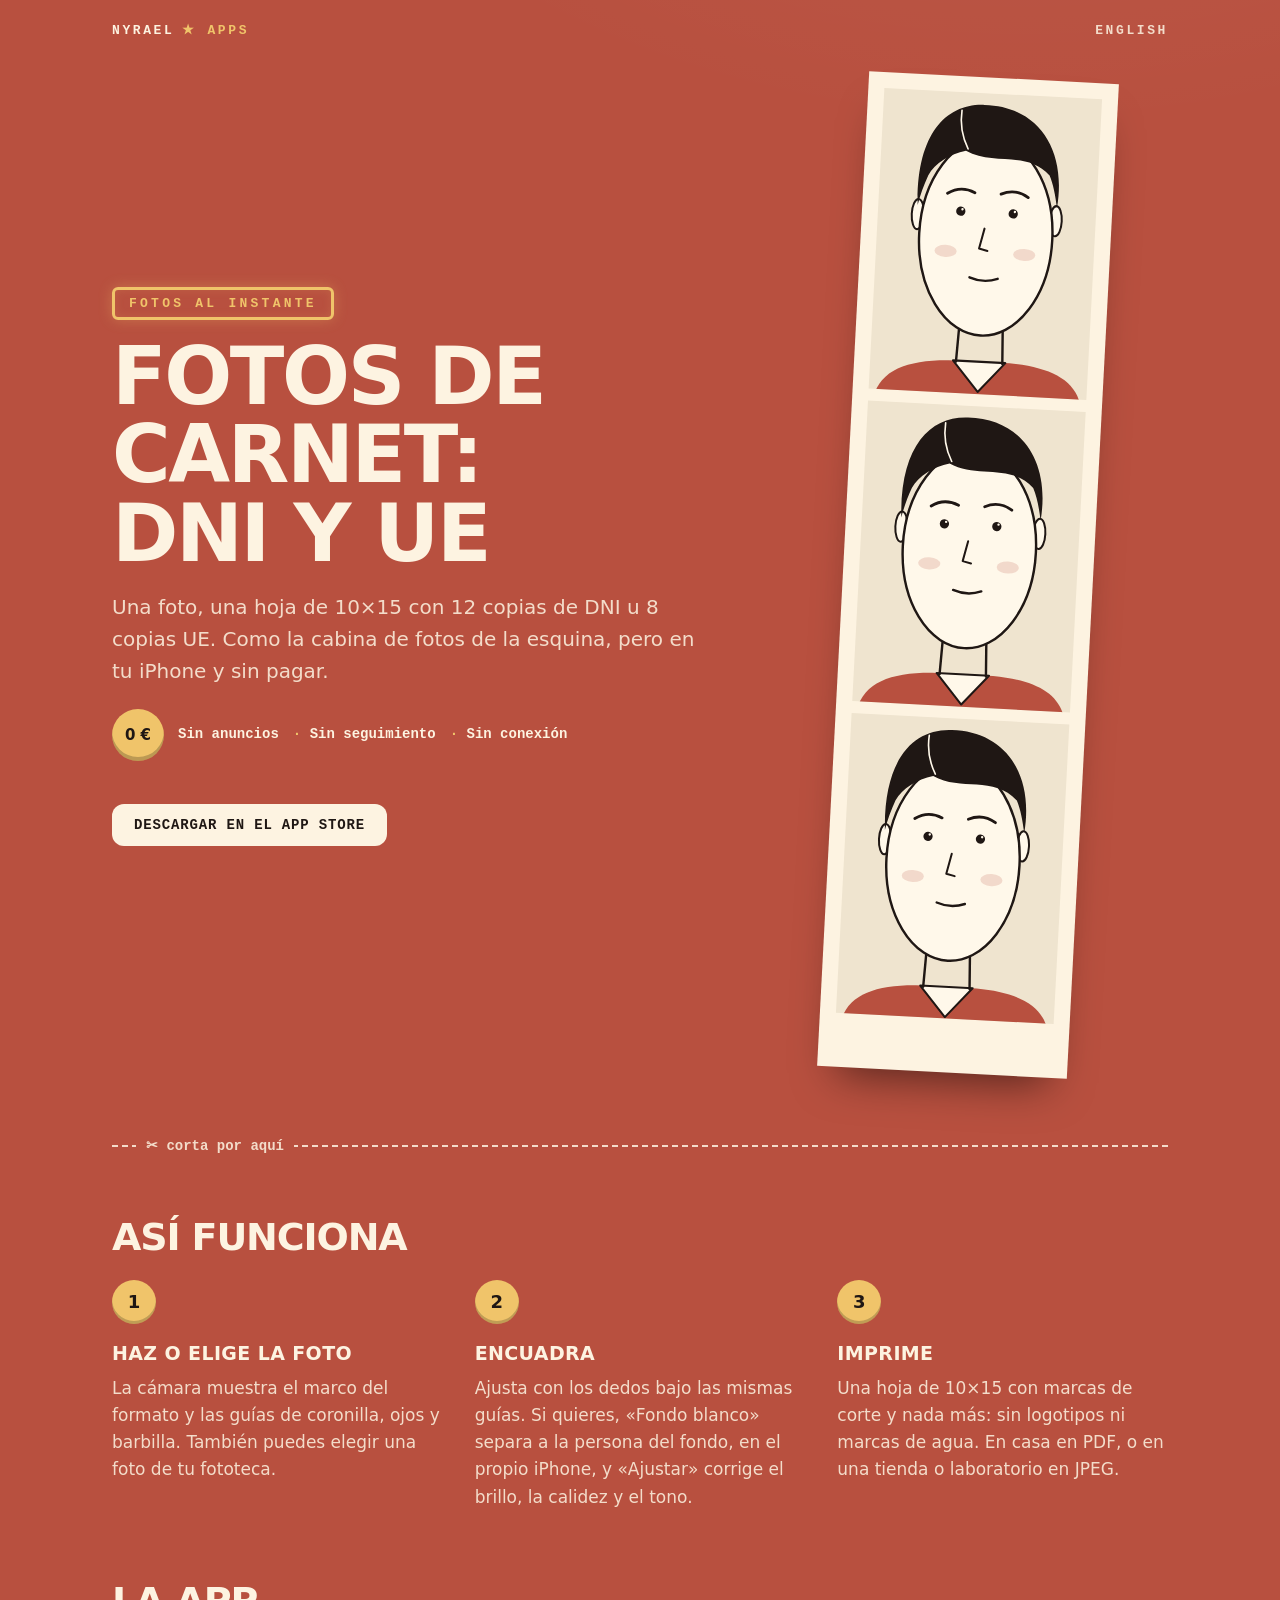
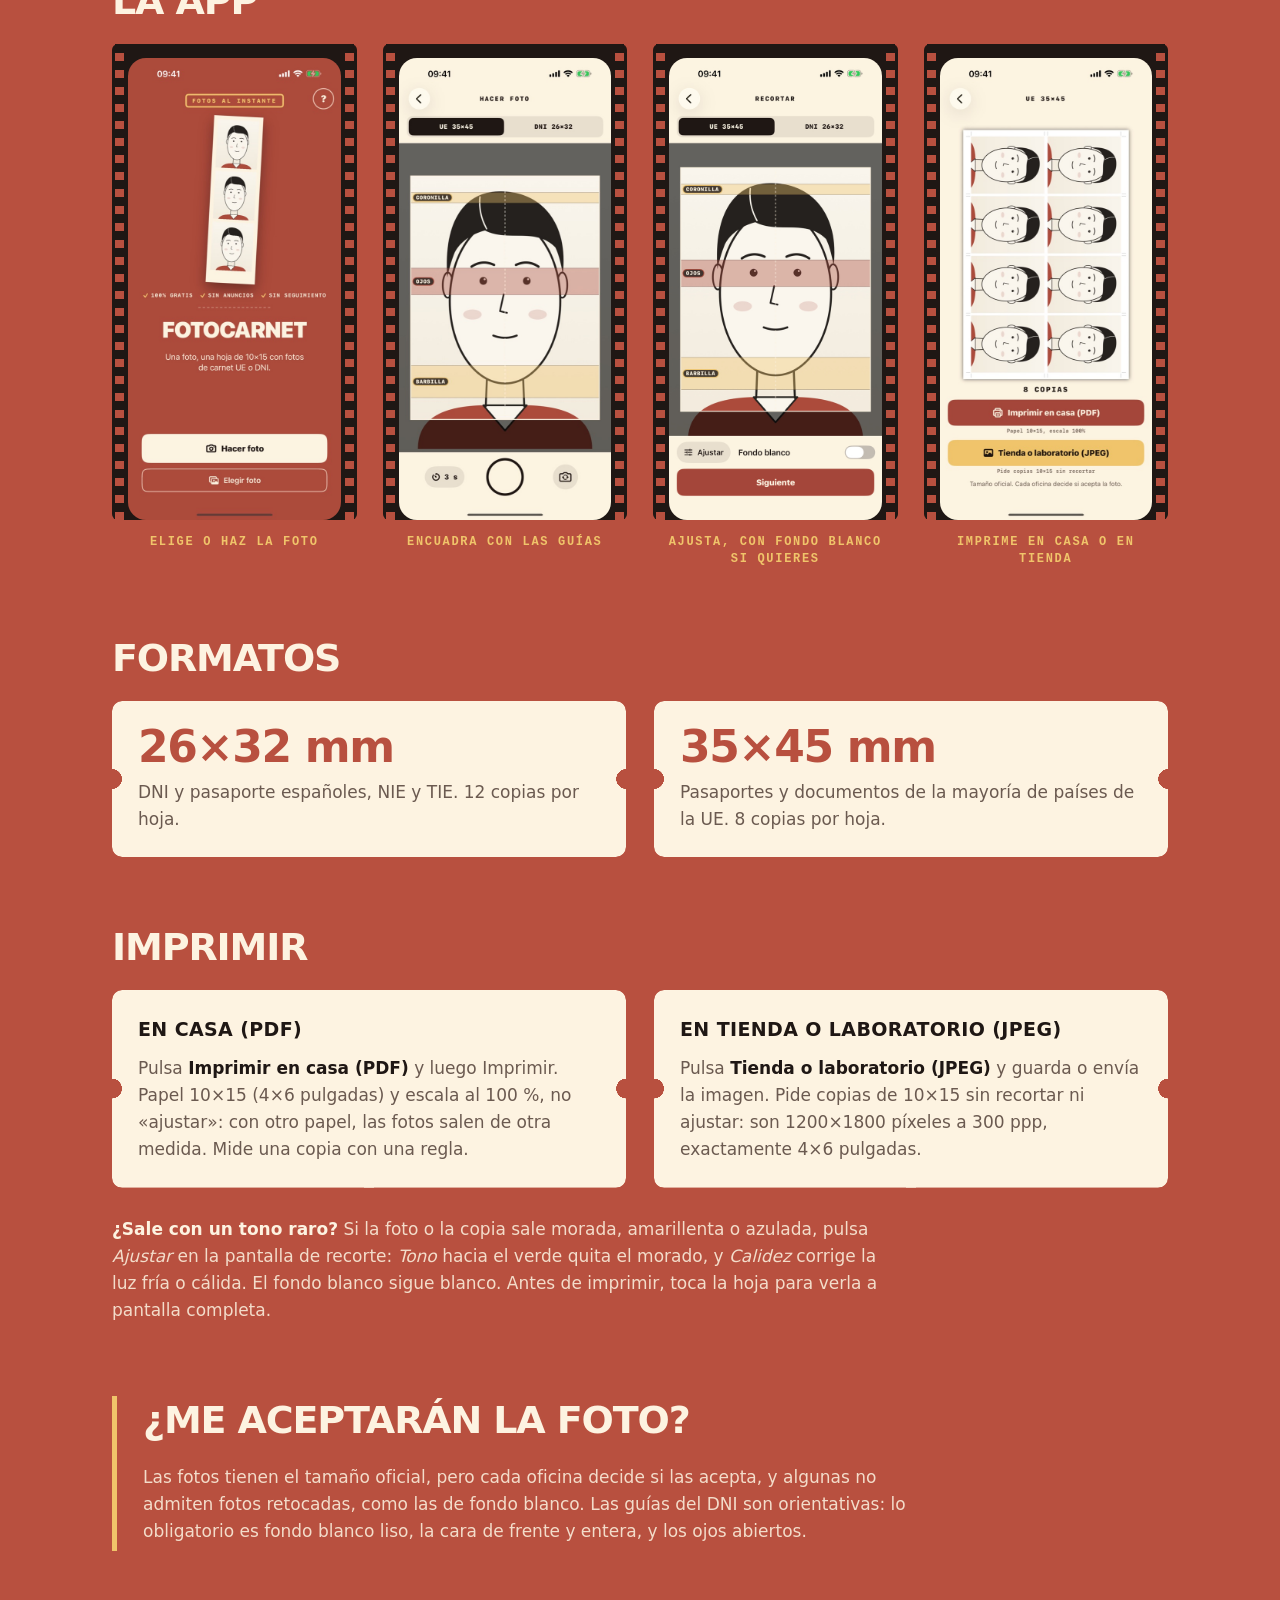
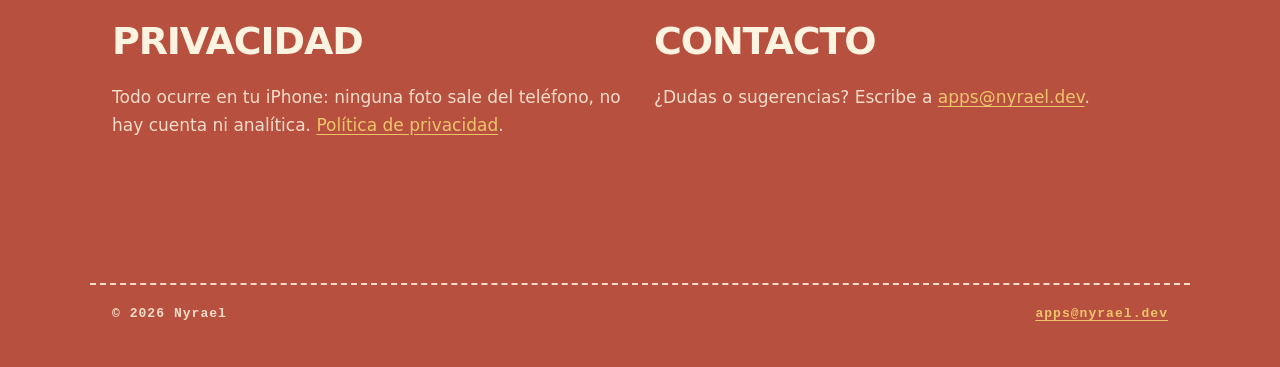
==== commit 38a02fe1: "feat(fotocarnet): link the App Store listing now that the app is live Co-Authored-By: Claude Opus 5." ====
--- a/fotocarnet/index.html
+++ b/fotocarnet/index.html
@@ -25,7 +25,7 @@
     <h1>Fotos de carnet: DNI y UE</h1>
     <p class="lead">Una foto, una hoja de 10×15 con 12 copias de DNI u 8 copias UE. Como la cabina de fotos de la esquina, pero en tu iPhone y sin pagar.</p>
     <div class="price"><span class="coin">0&nbsp;€</span><ul class="promises"><li>Sin anuncios</li><li>Sin seguimiento</li><li>Sin conexión</li></ul></div>
-    <p class="soon">Pronto en el App Store</p>
+    <p><a class="store" href="https://apps.apple.com/es/app/id6822753282">Descargar en el App Store</a></p>
   </div>
   <div class="strip" role="img" aria-label="Dibujo de una cara con las guías de coronilla, ojos y barbilla"><svg class="face" viewBox="-540 -690 1080 1490" aria-hidden="true">
   <rect class="band band-warm" x="-540" y="-640" width="1080" height="70"/>
--- a/style.css
+++ b/style.css
@@ -78,10 +78,11 @@
 }
 .promises { list-style: none; margin: 0; padding: 0; display: flex; flex-wrap: wrap; gap: 6px 14px; font: 700 14px/1.4 var(--mono); }
 .promises li + li::before { content: "· "; color: var(--gold); }
-.soon {
-  display: inline-block; margin: 26px 0 0; padding: 12px 20px; border-radius: 12px; background: var(--cream); color: var(--ink);
-  font: 700 14px/1 var(--mono); letter-spacing: 0.06em; text-transform: uppercase;
+.store {
+  display: inline-block; margin: 26px 0 0; padding: 14px 22px; border-radius: 12px; background: var(--cream); color: var(--ink);
+  font: 700 14px/1 var(--mono); letter-spacing: 0.06em; text-transform: uppercase; text-decoration: none;
 }
+.store:hover, .store:focus-visible { background: var(--gold); }
 
 /* The strip that drops out of the booth. */
 .strip {
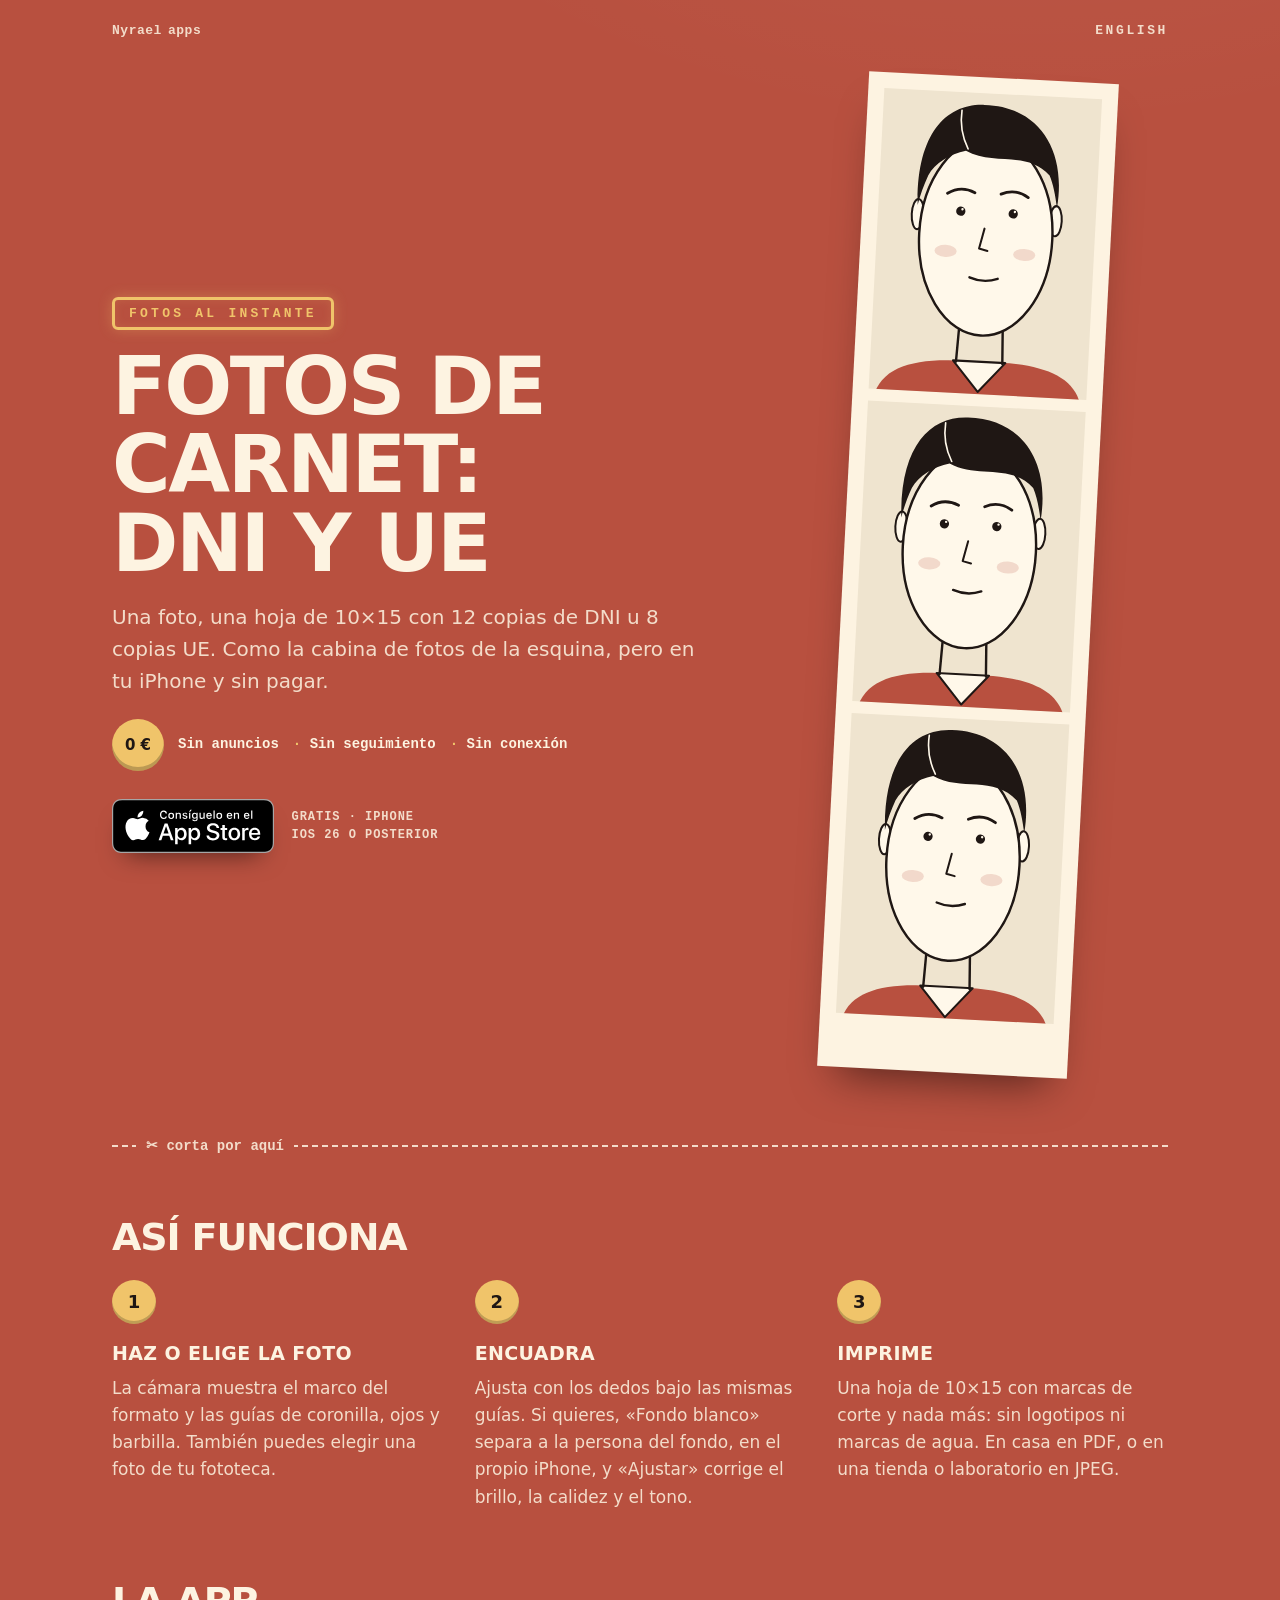
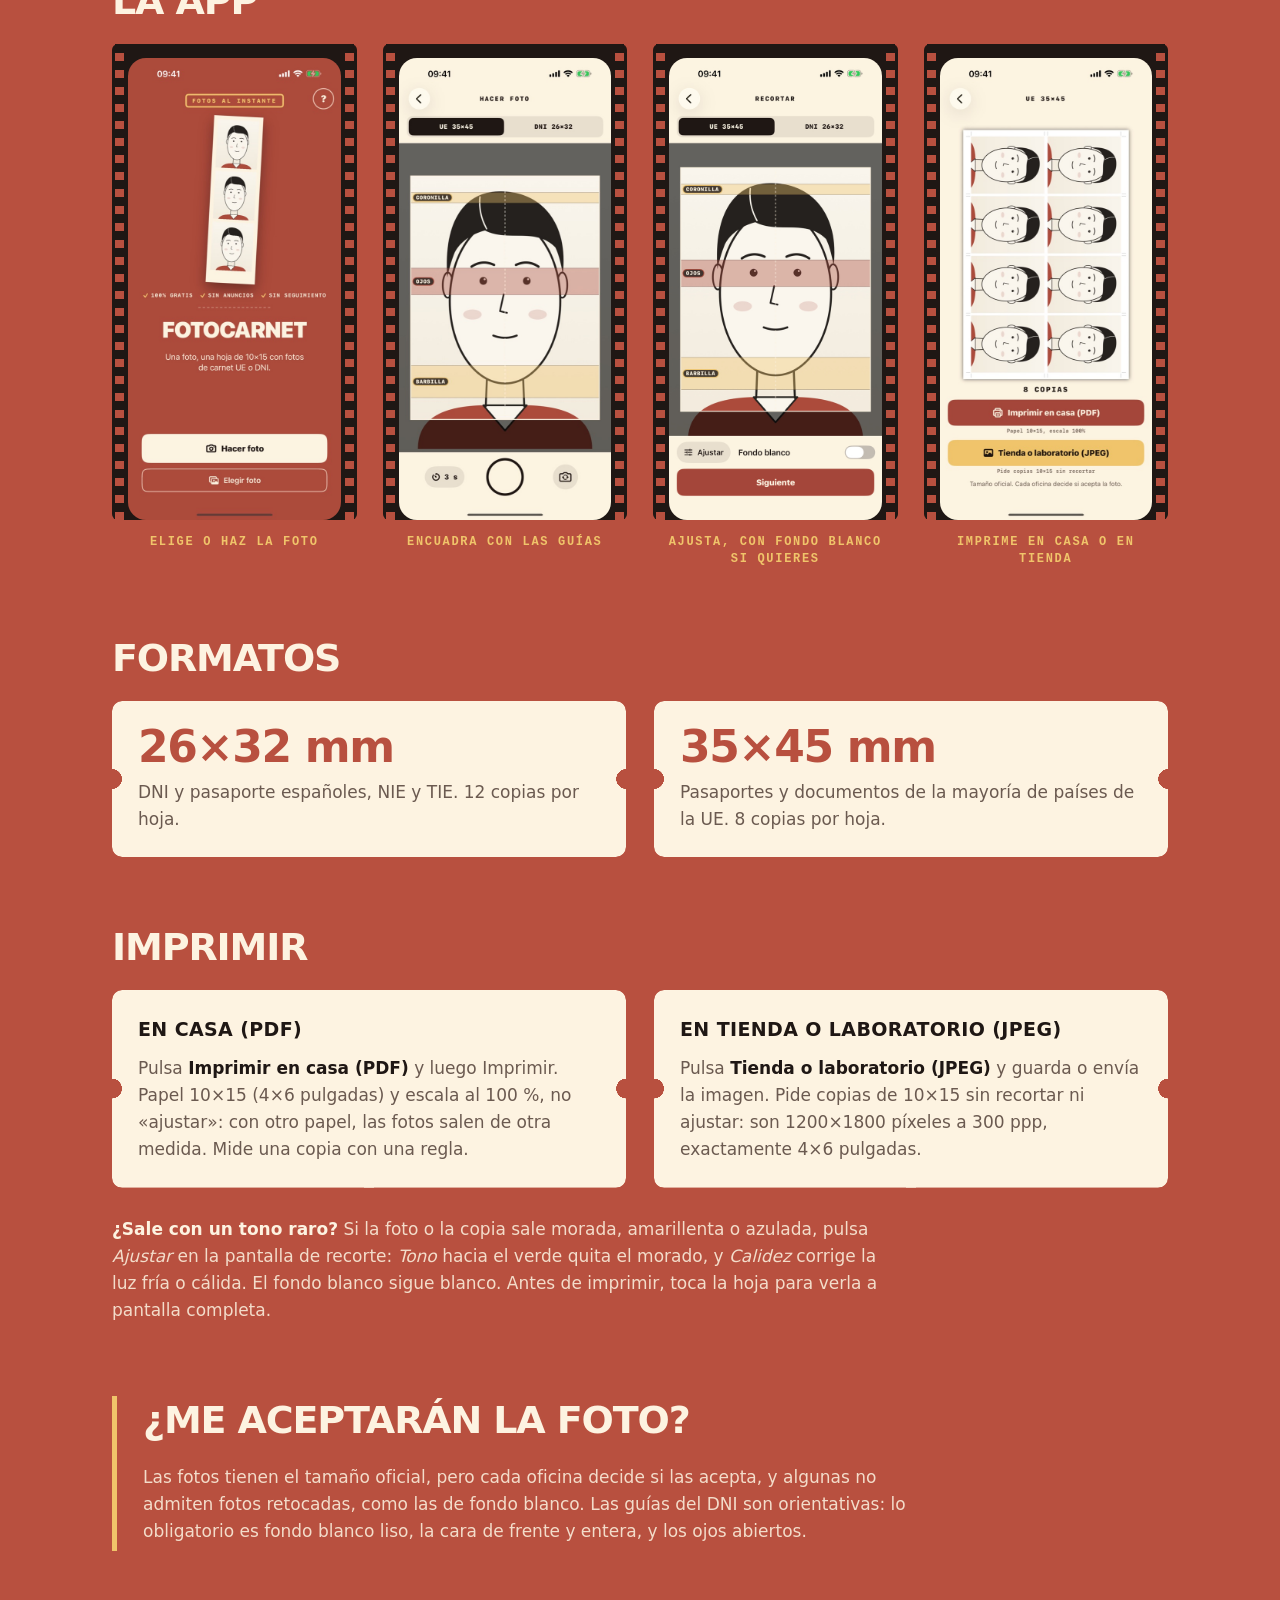
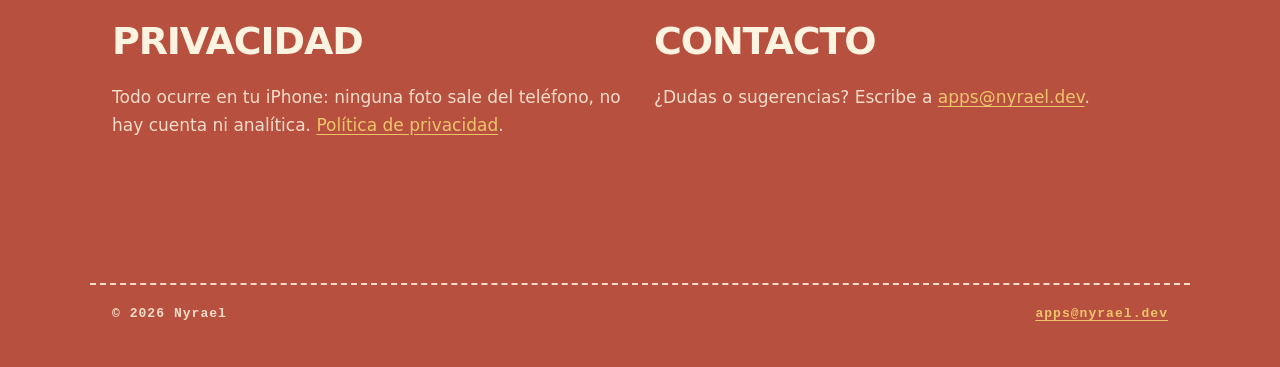
==== commit c3ffa098: "feat(fotocarnet): official App Store badge, quieter brand, text first on phones Co-Authored-By: Clau" ====
--- a/fotocarnet/index.html
+++ b/fotocarnet/index.html
@@ -25,7 +25,7 @@
     <h1>Fotos de carnet: DNI y UE</h1>
     <p class="lead">Una foto, una hoja de 10×15 con 12 copias de DNI u 8 copias UE. Como la cabina de fotos de la esquina, pero en tu iPhone y sin pagar.</p>
     <div class="price"><span class="coin">0&nbsp;€</span><ul class="promises"><li>Sin anuncios</li><li>Sin seguimiento</li><li>Sin conexión</li></ul></div>
-    <p><a class="store" href="https://apps.apple.com/es/app/id6822753282">Descargar en el App Store</a></p>
+    <div class="get"><a class="badge" href="https://apps.apple.com/es/app/id6822753282"><img src="app-store.svg" alt="Descargar en el App Store" width="162" height="54"></a><p class="req">Gratis · iPhone<br>iOS 26 o posterior</p></div>
   </div>
   <div class="strip" role="img" aria-label="Dibujo de una cara con las guías de coronilla, ojos y barbilla"><svg class="face" viewBox="-540 -690 1080 1490" aria-hidden="true">
   <rect class="band band-warm" x="-540" y="-640" width="1080" height="70"/>
--- a/style.css
+++ b/style.css
@@ -48,9 +48,8 @@
 
 .top, main, .foot { max-width: 1100px; margin: 0 auto; padding-left: 22px; padding-right: 22px; }
 .top { display: flex; justify-content: space-between; align-items: center; padding-top: 24px; font: 700 13px/1 var(--mono); letter-spacing: 0.2em; text-transform: uppercase; }
-.brand { color: var(--cream); text-decoration: none; }
-.brand span { margin-left: 8px; color: var(--gold); }
-.brand span::before { content: "★ "; }
+.brand { color: var(--cream-soft); text-decoration: none; font-weight: 600; letter-spacing: 0.04em; text-transform: none; }
+.brand span { margin-left: 6px; }
 .lang { color: var(--cream-soft); text-decoration: none; }
 
 main { padding-bottom: 32px; }
@@ -78,11 +77,13 @@
 }
 .promises { list-style: none; margin: 0; padding: 0; display: flex; flex-wrap: wrap; gap: 6px 14px; font: 700 14px/1.4 var(--mono); }
 .promises li + li::before { content: "· "; color: var(--gold); }
-.store {
-  display: inline-block; margin: 26px 0 0; padding: 14px 22px; border-radius: 12px; background: var(--cream); color: var(--ink);
-  font: 700 14px/1 var(--mono); letter-spacing: 0.06em; text-transform: uppercase; text-decoration: none;
-}
-.store:hover, .store:focus-visible { background: var(--gold); }
+/* Apple's badge, unaltered; it lifts like the strip when pointed at. */
+.get { display: flex; align-items: center; gap: 18px; flex-wrap: wrap; margin-top: 28px; }
+.badge { display: block; border-radius: 10px; transition: transform 0.15s ease, box-shadow 0.15s ease; box-shadow: 0 14px 26px -14px rgba(0, 0, 0, 0.6); }
+.badge img { display: block; width: auto; height: 54px; }
+.badge:hover, .badge:focus-visible { transform: translateY(-2px); box-shadow: 0 18px 30px -14px rgba(0, 0, 0, 0.7); }
+.badge:focus-visible { outline: 3px solid var(--gold); outline-offset: 3px; }
+.req { margin: 0; color: var(--cream-soft); font: 700 12px/1.5 var(--mono); letter-spacing: 0.08em; text-transform: uppercase; }
 
 /* The strip that drops out of the booth. */
 .strip {
@@ -167,7 +168,7 @@
   body { font-size: 16px; }
   section { margin: 52px 0; }
   .hero { grid-template-columns: 1fr; gap: 36px; margin-top: 24px; }
-  .strip { width: 200px; order: -1; }
+  .strip { width: 170px; }
   .steps, .formats, .cards, .pair { grid-template-columns: 1fr; gap: 22px; }
   .app-card { grid-template-columns: 96px 1fr; gap: 18px; }
 }
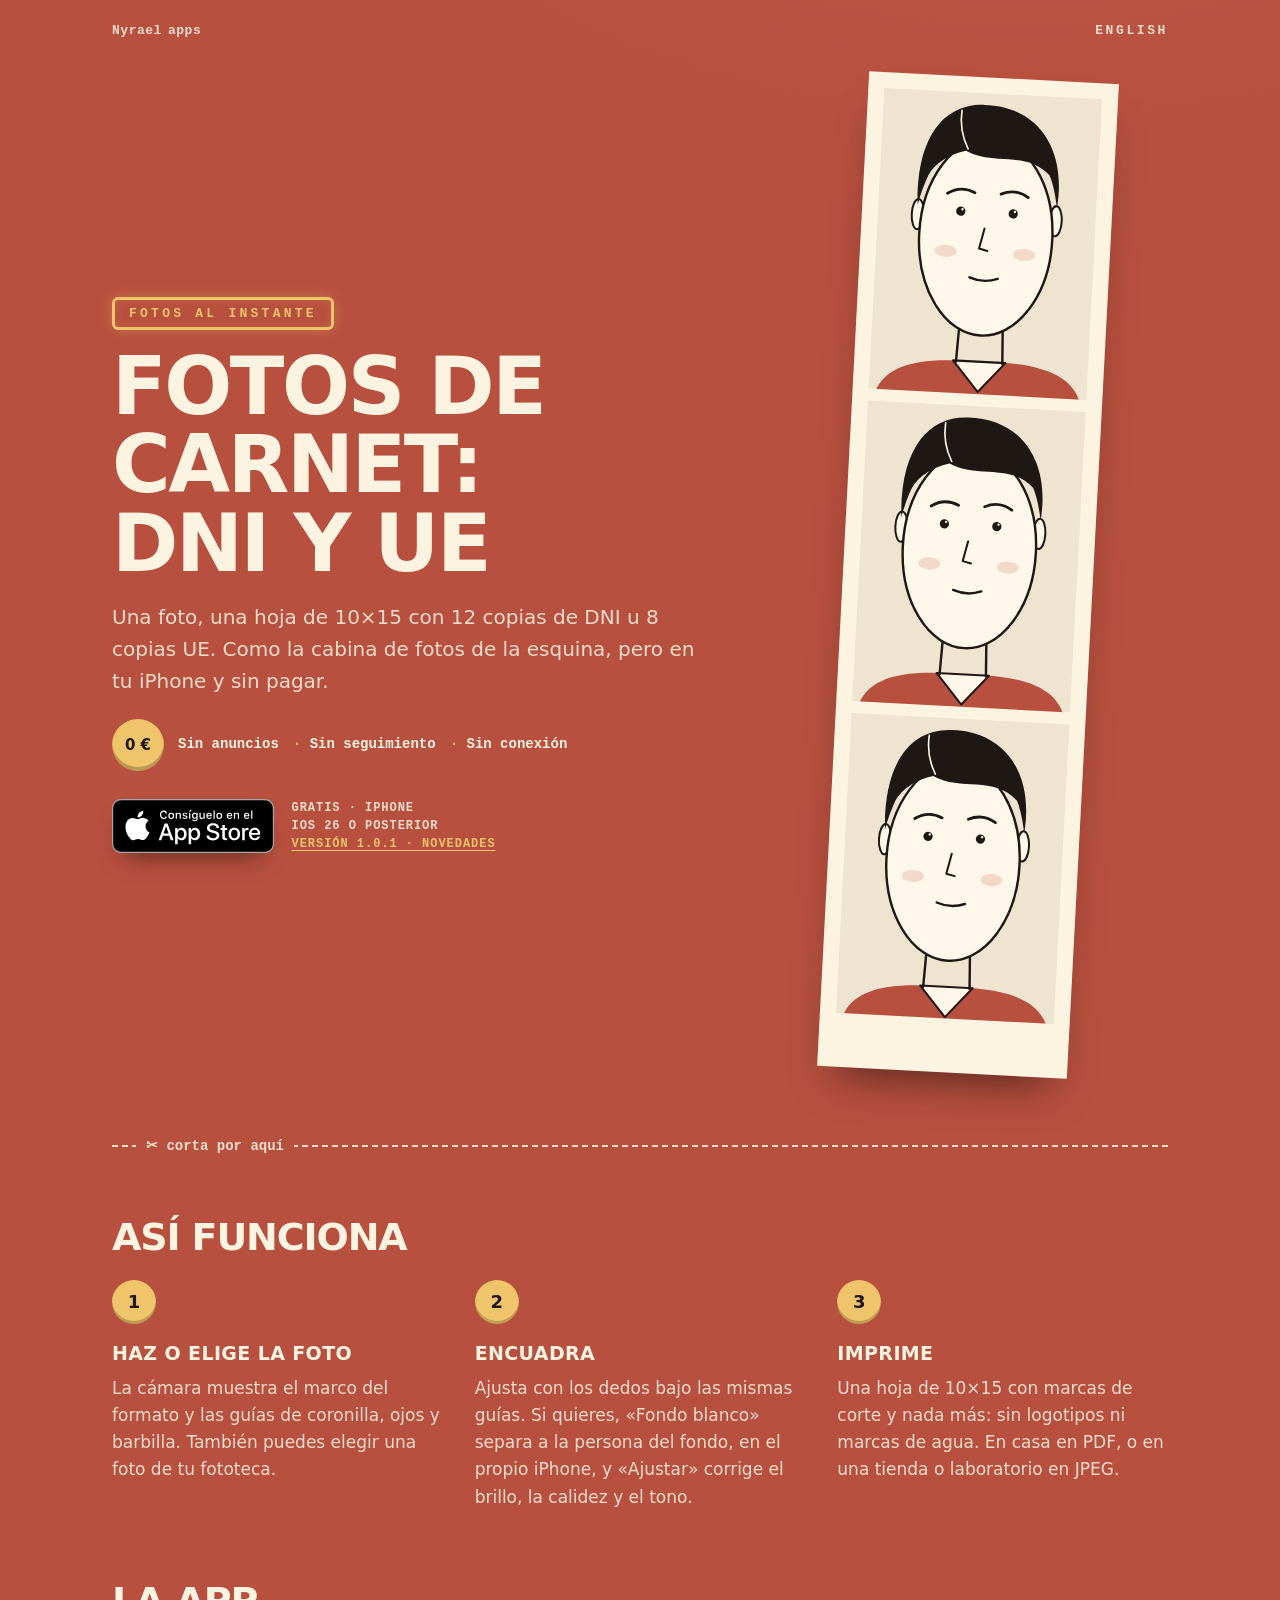
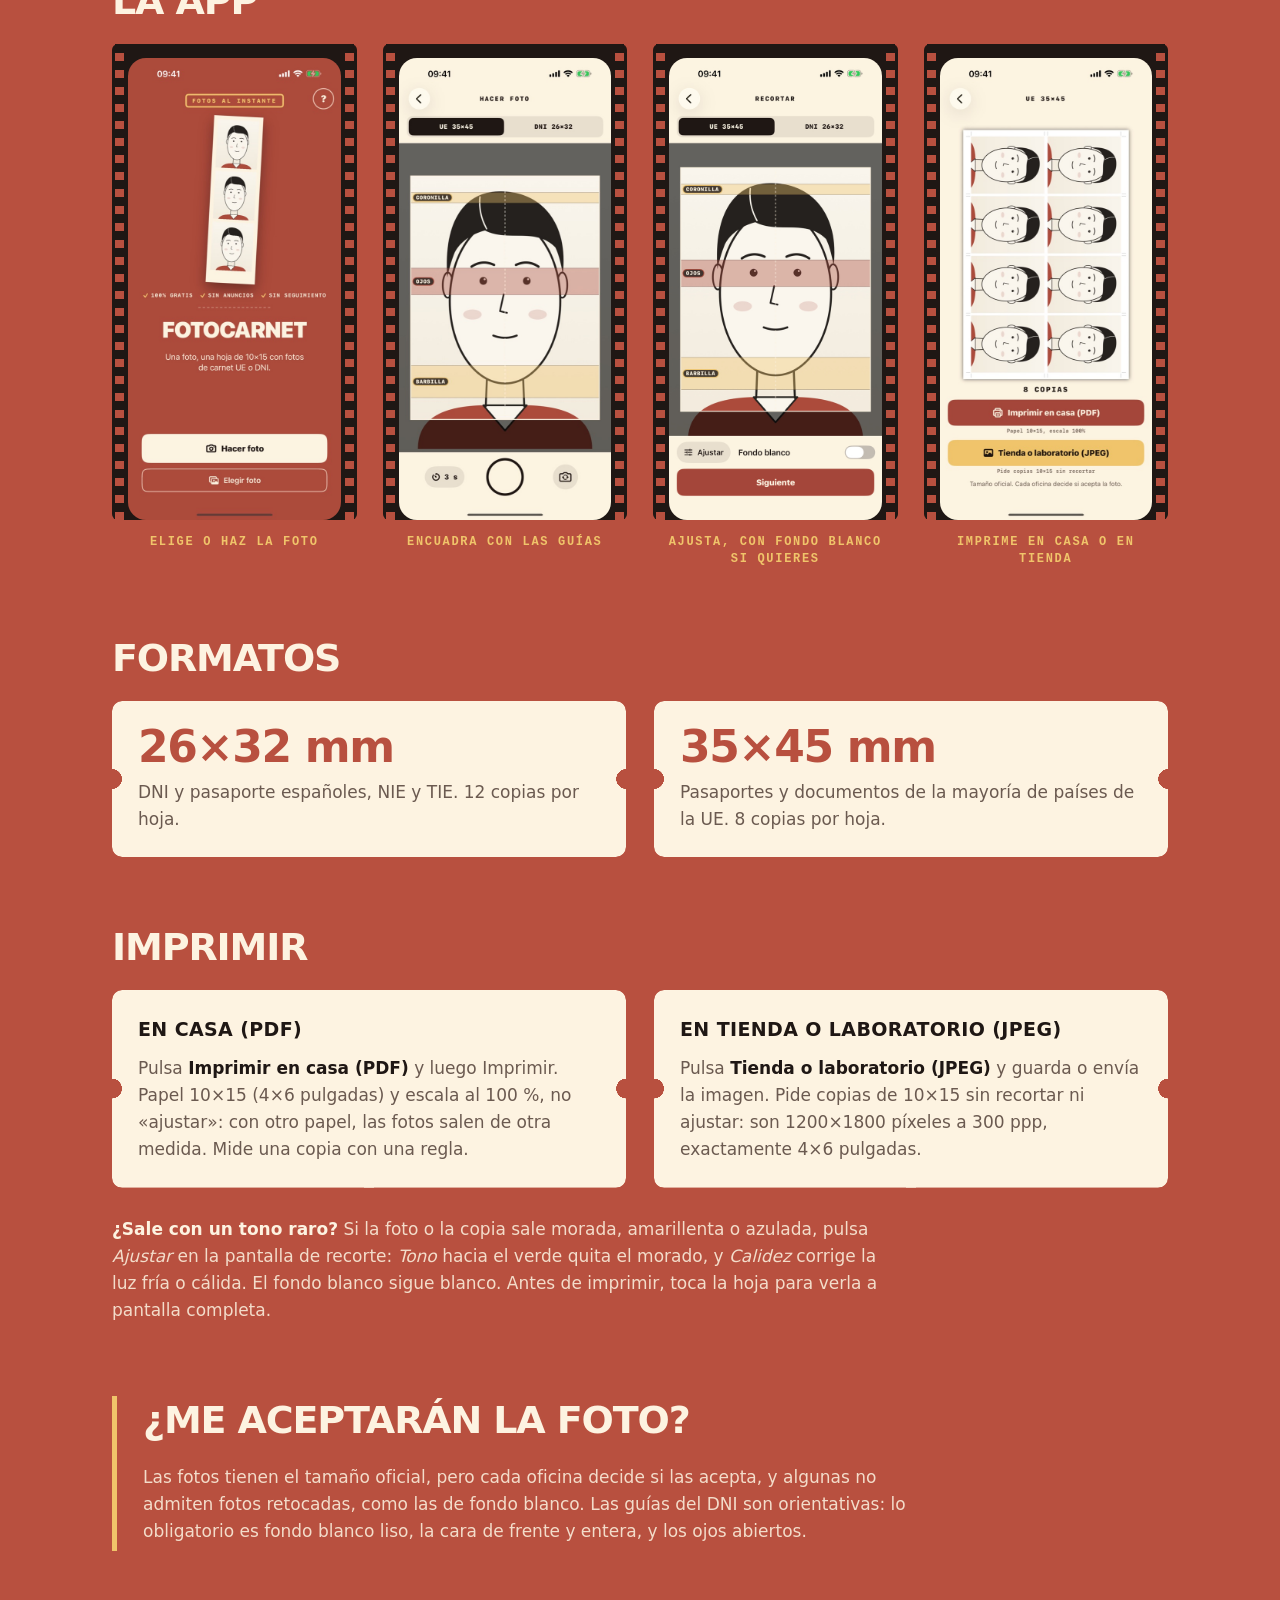
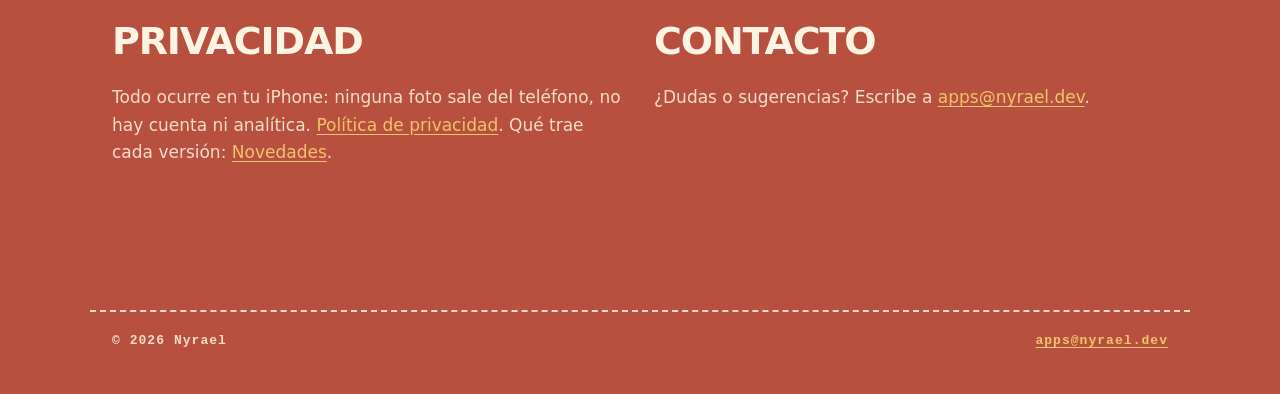
==== commit f80e5250: "feat(fotocarnet): a Novedades page listing each version and whether it is out Co-Authored-By: Claude" ====
--- a/fotocarnet/index.html
+++ b/fotocarnet/index.html
@@ -4,6 +4,7 @@
   <meta charset="utf-8">
   <meta name="viewport" content="width=device-width, initial-scale=1">
   <meta name="color-scheme" content="light dark">
+  <meta name="darkreader-lock">
   <title>Fotos de carnet: DNI y UE — gratis, sin anuncios, en tu iPhone</title>
   <meta name="description" content="Fotos de carnet al tamaño oficial para el DNI y el pasaporte españoles y el formato UE de 35×45 mm, desde una sola foto. Gratis, sin anuncios ni seguimiento.">
   <link rel="canonical" href="https://apps.nyrael.dev/fotocarnet/">
@@ -11,7 +12,7 @@
   <link rel="alternate" hreflang="en" href="https://apps.nyrael.dev/en/fotocarnet/">
   <link rel="alternate" hreflang="x-default" href="https://apps.nyrael.dev/fotocarnet/">
   <link rel="icon" href="/favicon.svg" type="image/svg+xml">
-  <link rel="stylesheet" href="/style.css">
+  <link rel="stylesheet" href="/style.css?v=3">
 </head>
 <body>
 <header class="top">
@@ -25,7 +26,7 @@
     <h1>Fotos de carnet: DNI y UE</h1>
     <p class="lead">Una foto, una hoja de 10×15 con 12 copias de DNI u 8 copias UE. Como la cabina de fotos de la esquina, pero en tu iPhone y sin pagar.</p>
     <div class="price"><span class="coin">0&nbsp;€</span><ul class="promises"><li>Sin anuncios</li><li>Sin seguimiento</li><li>Sin conexión</li></ul></div>
-    <div class="get"><a class="badge" href="https://apps.apple.com/es/app/id6822753282"><img src="app-store.svg" alt="Descargar en el App Store" width="162" height="54"></a><p class="req">Gratis · iPhone<br>iOS 26 o posterior</p></div>
+    <div class="get"><a class="badge" href="https://apps.apple.com/es/app/id6822753282"><img src="app-store.svg" alt="Descargar en el App Store" width="162" height="54"></a><p class="req">Gratis · iPhone<br>iOS 26 o posterior<br><a href="/fotocarnet/novedades/">Versión 1.0.1 · Novedades</a></p></div>
   </div>
   <div class="strip" role="img" aria-label="Dibujo de una cara con las guías de coronilla, ojos y barbilla"><svg class="face" viewBox="-540 -690 1080 1490" aria-hidden="true">
   <rect class="band band-warm" x="-540" y="-640" width="1080" height="70"/>
@@ -109,7 +110,7 @@
   <p>Las fotos tienen el tamaño oficial, pero cada oficina decide si las acepta, y algunas no admiten fotos retocadas, como las de fondo blanco. Las guías del DNI son orientativas: lo obligatorio es fondo blanco liso, la cara de frente y entera, y los ojos abiertos.</p>
 </section>
 <section class="pair">
-  <div><h2>Privacidad</h2><p>Todo ocurre en tu iPhone: ninguna foto sale del teléfono, no hay cuenta ni analítica. <a href="/fotocarnet/privacy/">Política de privacidad</a>.</p></div>
+  <div><h2>Privacidad</h2><p>Todo ocurre en tu iPhone: ninguna foto sale del teléfono, no hay cuenta ni analítica. <a href="/fotocarnet/privacy/">Política de privacidad</a>. Qué trae cada versión: <a href="/fotocarnet/novedades/">Novedades</a>.</p></div>
   <div><h2>Contacto</h2><p>¿Dudas o sugerencias? Escribe a <a href="mailto:apps@nyrael.dev">apps@nyrael.dev</a>.</p></div>
 </section>
 </main>
--- a/style.css
+++ b/style.css
@@ -172,3 +172,10 @@
   .steps, .formats, .cards, .pair { grid-template-columns: 1fr; gap: 22px; }
   .app-card { grid-template-columns: 96px 1fr; gap: 18px; }
 }
+
+/* Novedades: one section per version, with whether it is out yet. */
+.release { margin: 40px 0; }
+.release h2 { display: flex; align-items: center; gap: 14px; flex-wrap: wrap; margin-bottom: 6px; }
+.status { padding: 6px 12px; border-radius: 999px; font: 800 12px/1 var(--mono); letter-spacing: 0.08em; text-transform: uppercase; }
+.status.live { background: var(--gold); color: var(--ink); }
+.status.pending { border: 2px dashed var(--cream-soft); color: var(--cream); }
